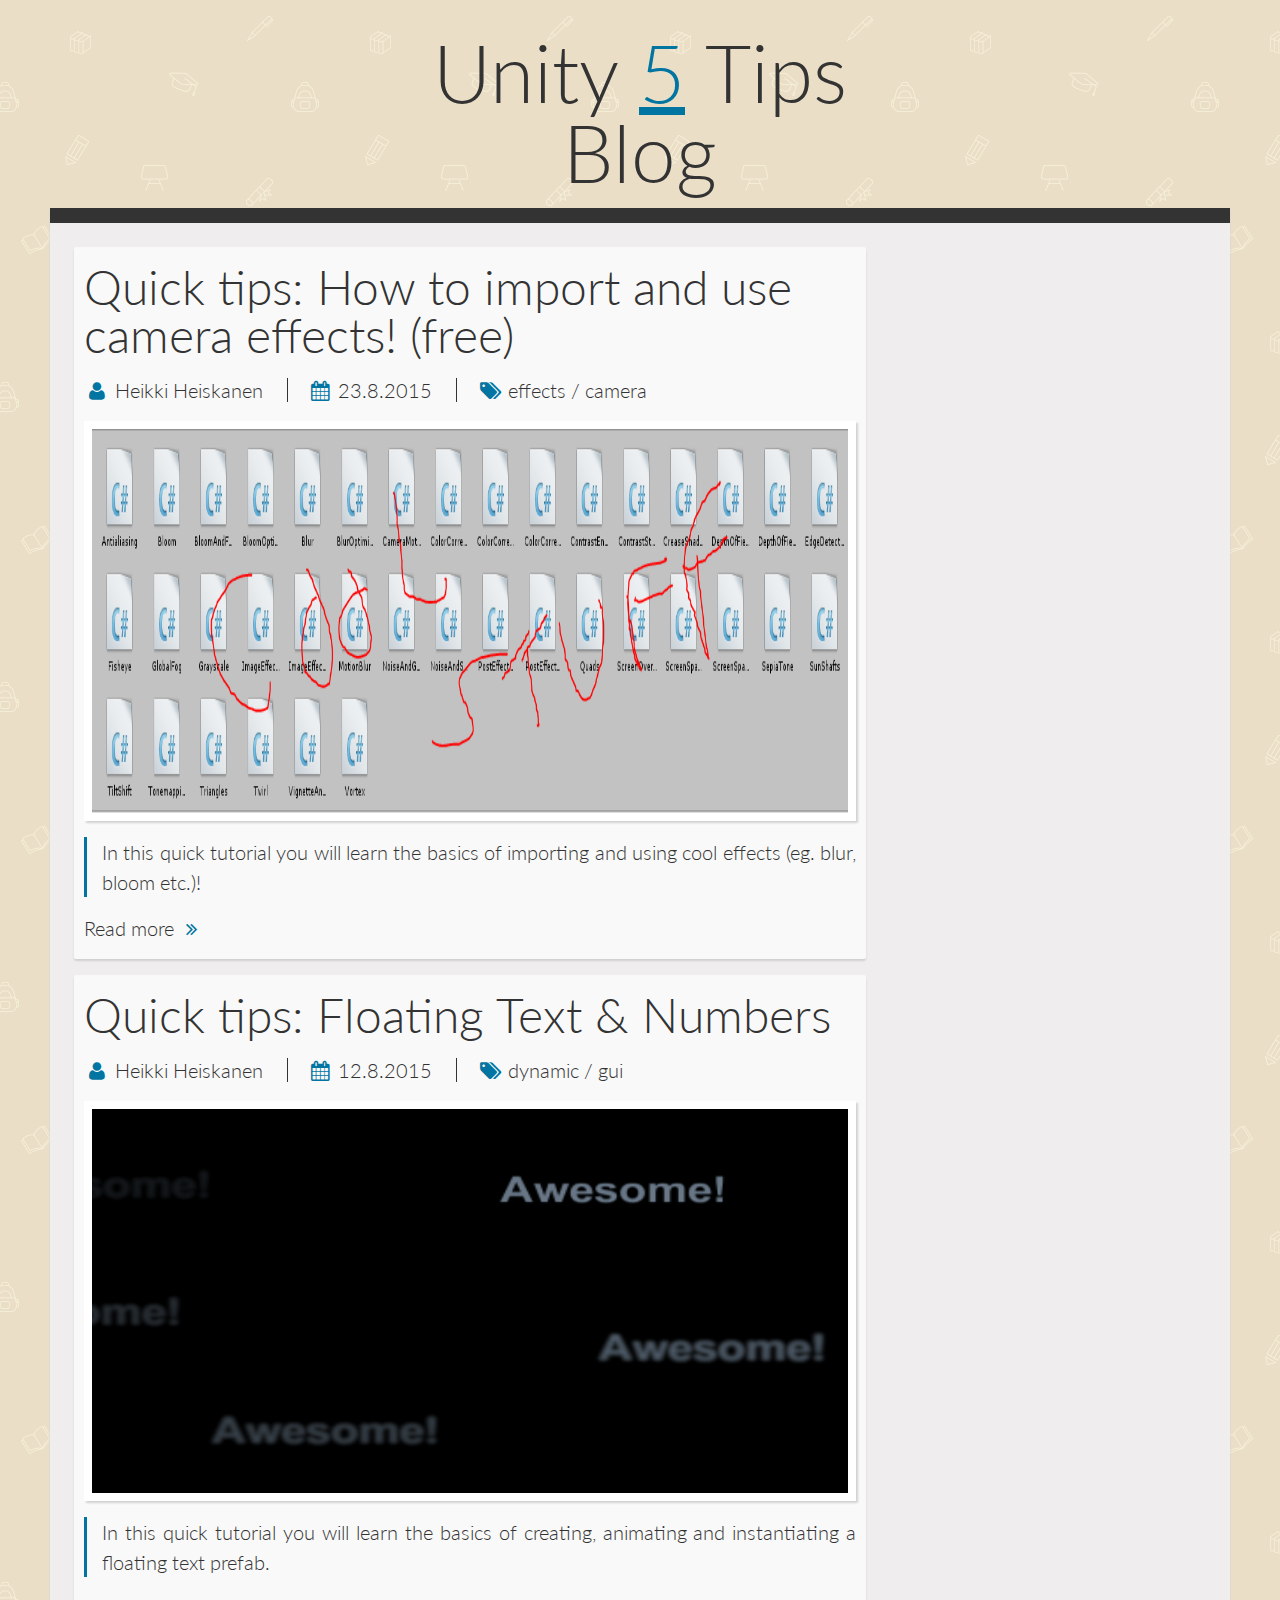
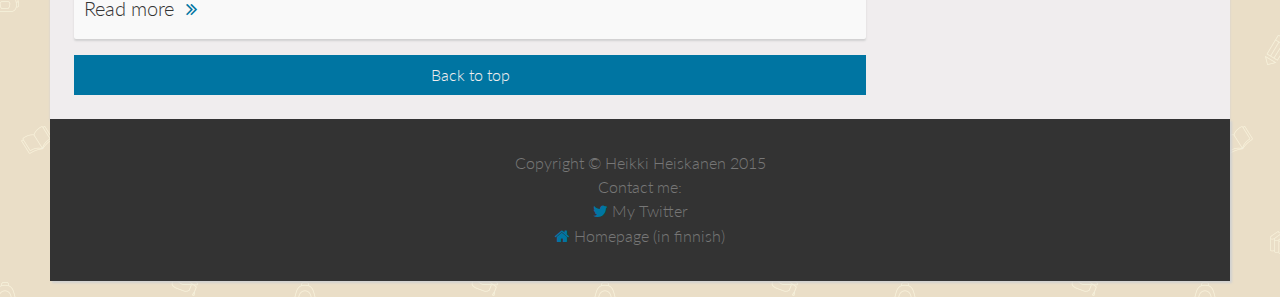
==== index.html @ fe4a5495 "as" ====
<!DOCTYPE html>
<html>
	<head>
		<meta charset='utf-8'>
		<meta http-equiv="X-UA-Compatible" content="chrome=1">
		<meta name="viewport" content="width=device-width, initial-scale=1, minimum-scale=1, maximum-scale=1"/>
		<link href='http://fonts.googleapis.com/css?family=Lato:400,300' rel='stylesheet' type='text/css'>
		<link href='http://fonts.googleapis.com/css?family=Inconsolata' rel='stylesheet' type='text/css'>
		<link rel="stylesheet" type="text/css" href="css/stylesheet.css" media="screen">
		<link rel="stylesheet" type="text/css" href="css/unsemantic.css" media="screen">
		<link rel="stylesheet" href="fa/css/font-awesome.min.css">
		<link rel="shortcut icon" type="image/png" href="images/favicon.png"/>
		<!--[if lt IE 9]>
		<script src="//html5shiv.googlecode.com/svn/trunk/html5.js"></script>
		<![endif]-->
		<title>Unity Blog and Tips</title>
	</head>
	
	<body class="background">
		<div class="grid-container container">
			<div class="grid-100 banner">
				<h1><a href="index.html">Unity <span class="blueStyle">5</span> Tips <br>Blog</a></h1>
			</div>
			
			<div class="grid-100 grid-parent main_content">
			
				<div class="grid-70 grid-parent post_display">
					<div class="grid-100 post_header">
						<h2><a href="effects.html">Quick tips: How to import and use camera effects! (free)</a></h2>
					</div>
					<div class="grid-100 post_date">
						<ul>
							<li><i class="fa fa-user fa-fw"></i> <a href="https://twitter.com/Baserfaz" target="_blank">Heikki Heiskanen</a></li>
							<li><i class="fa fa-calendar fa-fw"></i> 23.8.2015</li>
							<li><i class="fa fa-tags fa-fw"></i> effects / camera</li>
						</ul>
					</div>
					<div class="grid-100 post_image">
						<img src="images/effects/01.PNG">
					</div>
					<div class="grid-100 post_text">
						<p>In this quick tutorial you will learn the basics of importing and using cool effects (eg. blur, bloom etc.)!</p>
					</div>
					<div class="grid-100 read_more">
						<a href="effects.html">Read more <i class="fa fa-angle-double-right fa-fw"></i></a>
					</div>
				</div>
			
			
				<!-- single post display -->
				<div class="grid-70 grid-parent post_display">
					<div class="grid-100 post_header">
						<h2><a href="floattext.html">Quick tips: Floating Text &amp; Numbers</a></h2>
					</div>
					<div class="grid-100 post_date">
						<ul>
							<li><i class="fa fa-user fa-fw"></i> <a href="https://twitter.com/Baserfaz" target="_blank">Heikki Heiskanen</a></li>
							<li><i class="fa fa-calendar fa-fw"></i> 12.8.2015</li>
							<li><i class="fa fa-tags fa-fw"></i> dynamic / gui</li>
						</ul>
					</div>
					<div class="grid-100 post_image">
						<img src="images/floattext/img1.PNG">
					</div>
					<div class="grid-100 post_text">
						<p>In this quick tutorial you will learn the basics of creating, animating and instantiating a floating text prefab.</p>
					</div>
					<div class="grid-100 read_more">
						<a href="floattext.html">Read more <i class="fa fa-angle-double-right fa-fw"></i></a>
					</div>
				</div>
				
				<!-- sidebar -->
				<!-- <div class="grid-30 sidebar">
					<p>liirum laarum ooppium</p>
				</div> -->
				<!-- misc -->
				<div class="grid-70 misc_index">
					<a href="#top">Back to top</a>
				</div>
			
			</div>
			
			<!-- footer -->
			<div class="grid-100 footer">
				<p>Copyright &copy; Heikki Heiskanen 2015</p>
				<p>Contact me:</p>
				<a href="https://twitter.com/Baserfaz" target="_blank"><i class="fa fa-twitter"></i> My Twitter</a><br>
				<a href="http://t.co/0btbKLhgQF" target="_blank"><i class="fa fa-home"></i> Homepage (in finnish)</a>
				
			</div>
		
		</div>
	</body>
	
 </html>
---- css/stylesheet.css ----
/* http://meyerweb.com/eric/tools/css/reset/ 
   v2.0 | 20110126
   License: none (public domain)
*/

html, body, div, span, applet, object, iframe,
h1, h2, h3, h4, h5, h6, p, blockquote, pre,
a, abbr, acronym, address, big, cite, code,
del, dfn, em, img, ins, kbd, q, s, samp,
small, strike, strong, sub, sup, tt, var,
b, u, i, center,
dl, dt, dd, ol, ul, li,
fieldset, form, label, legend,
table, caption, tbody, tfoot, thead, tr, th, td,
article, aside, canvas, details, embed, 
figure, figcaption, footer, header, hgroup, 
menu, nav, output, ruby, section, summary,
time, mark, audio, video {
	margin: 0;
	padding: 0;
	border: 0;
	font-size: 100%;
	font: inherit;
	vertical-align: baseline;
}
/* HTML5 display-role reset for older browsers */
article, aside, details, figcaption, figure, 
footer, header, hgroup, menu, nav, section {
	display: block;
}
body {
	line-height: 1;
}
ol, ul {
	list-style: none;
}
blockquote, q {
	quotes: none;
}
blockquote:before, blockquote:after,
q:before, q:after {
	content: '';
	content: none;
}
table {
	border-collapse: collapse;
	border-spacing: 0;
}

/*my stuffs */
a, p, h1, h2, h3, h4, h5, h6, li {
	font-family: 'Lato', sans-serif;
	font-weight: 300;
}

pre {
	font-family: 'Inconsolata', ;
}

* {
	line-height: 1.5;
	box-sizing: border-box;
}

img {
	background: #fff;
	padding: 8px;
	box-shadow: 2px 2px 2px #d1d1d1;
	-webkit-box-shadow: 2px 2px 2px #d1d1d1;
	-moz-box-shadow: 2px 2px 2px #d1d1d1;
}

img:hover {
	opacity: 0.95;
}

pre {
	line-height: 1.5;
	font-size: 1em;
	margin: 1em 0;
	padding: 1em;
	overflow: auto;
	width: auto;
	color: #eee;
	background-color: #333;
}

.background {
	/* background-color: #BF9B6A; */
	background-image: url('../images/school.png');
}
.container {
	margin: 1em 0;
}

.banner {
	padding: 1em;
	text-align: center;
}

.banner h1 a {
	font-size: 5em;
	color: #333;
}

.banner h1 a:hover {
	text-decoration: underline;
}

.main_content {
	border-top: 15px solid #333;
	background-color: #F0EDEE;
	padding: 1.5em !important;
	
	box-shadow: 0px 2px 2px #d1d1d1;
	-webkit-box-shadow: 0px 2px 2px #d1d1d1;
	-moz-box-shadow: 0px 2px 2px #d1d1d1;
}

.post_display {
	background-color: #f9f9f9;
	margin-bottom: 1em;
	
	border-radius: 2px;
	-webkit-border-radius: 2px;
	-moz-border-radius: 2px;
	
	box-shadow: 0px 2px 2px #d1d1d1;
	-webkit-box-shadow: 0px 2px 2px #d1d1d1;
	-moz-box-shadow: 0px 2px 2px #d1d1d1;
}

.read_more {
	margin: 1em 0;
}

.read_more a {
	line-height: 1.5;
	font-size: 1.25em;
	color: #333;
}

.read_more a:hover {
	text-decoration: underline;
}

.post_header {
	margin: 1em 0;
}
.post_header h2 {
	text-align: left;
	font-size: 3em;
	color: #333;
	display: inline;
}
.post_header a{
	text-align: left;
	font-size: 1em;
	color: #333;
	display: inline;
}

.post_header a:hover {
	text-decoration: underline;
}

.post_image {
	margin-bottom: 1em;
}

.post_image img {
	display: block;
	margin: 0 auto;
	width: 100%;
	height: 400px;
}

.post_date {
	margin: 1em 0;
}

.post_date a {
	color: #333;
}

.post_date a:hover {
	text-decoration: underline;
}

.post_date ul {
    list-style-type: none;
    margin: 0;
    padding: 0;
}

.post_date li {
	display: inline;
	color: #333;
	font-size: 1.25em;
	line-height: 1.5;
	border-left: 1px solid #333;
	padding: 0 1em;
}

.post_date li:first-child {
	border: none;
	padding: 0;
	padding-right: 1em;
}

.post_date p {
	color: #333;
	font-size: 1.25em;
	line-height: 1.5;
}

.post_text {
	margin-bottom: 1em;
}

.post_text img {
	width: 100%;
	margin: 1em 0;
}

.post_text p {
	padding-left: 0.75em;
	border-left: 3px solid #0075A2;
	color: #333;
	line-height: 1.5;
	font-size: 1.25em;
	text-align: justify;
	width: 100%;
}

.post_text h3 {
	line-height: 1.5;
	margin: 0.5em 0;
	font-size: 1.75em;
	color: #333;
}

.sidebar {
	margin-bottom: 1em;
}

.sidebar p {
	border-top: 15px solid #333; 
	background-color: #DDE9F6;
	font-size: 1em;
	line-height: 1.5;
	text-align: justify;
	padding: 8px;
	
	border-radius: 2px;
	-webkit-border-radius: 2px;
	-moz-border-radius: 2px;
	box-shadow: 2px 2px 2px #d1d1d1;
	-webkit-box-shadow: 2px 2px 2px #d1d1d1;
	-moz-box-shadow: 2px 2px 2px #d1d1d1;
}

.sidebar a {
	color: #333;
	text-decoration: none;
}

.sidebar a:hover {
	opacity: 0.5;
	text-decoration: underline;
}

.misc_index {
	padding: 0 !important;
}

.misc_index a {
	padding: 0.5em; 
	margin: 0 auto;
	display: block;
	background-color: #0075A2;
	text-align: center;
	line-height: 1.5;
	font-size: 1em;
	text-decoration: none;
	color: #F0EDEE;
}

.misc_index a:hover {
	box-shadow: 3px 3px 0 #ccc;
	opacity: 0.95;
}

.misc a {
	padding: 0.5em; 
	margin: 0 auto;
	display: block;
	background-color: #0075A2;
	text-align: center;
	line-height: 1.5;
	font-size: 1em;
	text-decoration: none;
	color: #F0EDEE;
}

.misc a:hover {
	box-shadow: 3px 3px 0 #ccc;
	opacity: 0.95;
}

.footer {
	box-shadow: 2px 2px 2px #d1d1d1;
	-webkit-box-shadow: 2px 2px 2px #d1d1d1;
	-moz-box-shadow: 2px 2px 2px #d1d1d1;
	
	line-height: 1.5;
	padding: 2em !important;
	text-align: center;
	background-color: #333;
}

.footer p, a {
	color: #777;
	text-decoration: none;
}

.footer a:hover {
	color: #F0EDEE;
	text-decoration: underline;
}

/* COOL STUFF RIGHTY HERE! */
.blueStyle {
	text-decoration: underline;
	color: #0075A2;
}

.fa {
	color: #0075A2;
}

/*HR STYLEZ */
.style_1 {
	background-color: #0075A2;
	opacity: 0.2;
	border: none;
	height: 5px;
}
.style_2 {
	background-color: #333;
	border: none;
	height: 5px; 
	opacity: 0.1;
	margin: 1em 0;
}

/* OTHER COOL STUFFZ */
::selection {
	background: #252323;
	color: #F5F1ED;
}
::-moz-selection {
	background: #252323;
	color: #F5F1ED;
}
---- css/unsemantic.css ----
/* ================================================================== */
/* This file has a mobile-to-tablet, and tablet-to-desktop breakpoint */
/* ================================================================== */
@media screen and (max-width: 400px) {
  @-ms-viewport {
    width: 320px;
}
}
.clear {
  clear: both;
  display: block;
  overflow: hidden;
  visibility: hidden;
  width: 0;
  height: 0;
}

.grid-container:before, .grid-5:before, .mobile-grid-5:before, .tablet-grid-5:before, .grid-10:before, .mobile-grid-10:before, .tablet-grid-10:before, .grid-15:before, .mobile-grid-15:before, .tablet-grid-15:before, .grid-20:before, .mobile-grid-20:before, .tablet-grid-20:before, .grid-25:before, .mobile-grid-25:before, .tablet-grid-25:before, .grid-30:before, .mobile-grid-30:before, .tablet-grid-30:before, .grid-35:before, .mobile-grid-35:before, .tablet-grid-35:before, .grid-40:before, .mobile-grid-40:before, .tablet-grid-40:before, .grid-45:before, .mobile-grid-45:before, .tablet-grid-45:before, .grid-50:before, .mobile-grid-50:before, .tablet-grid-50:before, .grid-55:before, .mobile-grid-55:before, .tablet-grid-55:before, .grid-60:before, .mobile-grid-60:before, .tablet-grid-60:before, .grid-65:before, .mobile-grid-65:before, .tablet-grid-65:before, .grid-70:before, .mobile-grid-70:before, .tablet-grid-70:before, .grid-75:before, .mobile-grid-75:before, .tablet-grid-75:before, .grid-80:before, .mobile-grid-80:before, .tablet-grid-80:before, .grid-85:before, .mobile-grid-85:before, .tablet-grid-85:before, .grid-90:before, .mobile-grid-90:before, .tablet-grid-90:before, .grid-95:before, .mobile-grid-95:before, .tablet-grid-95:before, .grid-100:before, .mobile-grid-100:before, .tablet-grid-100:before, .grid-33:before, .mobile-grid-33:before, .tablet-grid-33:before, .grid-66:before, .mobile-grid-66:before, .tablet-grid-66:before, .clearfix:before,
.grid-container:after,
.grid-5:after,
.mobile-grid-5:after,
.tablet-grid-5:after,
.grid-10:after,
.mobile-grid-10:after,
.tablet-grid-10:after,
.grid-15:after,
.mobile-grid-15:after,
.tablet-grid-15:after,
.grid-20:after,
.mobile-grid-20:after,
.tablet-grid-20:after,
.grid-25:after,
.mobile-grid-25:after,
.tablet-grid-25:after,
.grid-30:after,
.mobile-grid-30:after,
.tablet-grid-30:after,
.grid-35:after,
.mobile-grid-35:after,
.tablet-grid-35:after,
.grid-40:after,
.mobile-grid-40:after,
.tablet-grid-40:after,
.grid-45:after,
.mobile-grid-45:after,
.tablet-grid-45:after,
.grid-50:after,
.mobile-grid-50:after,
.tablet-grid-50:after,
.grid-55:after,
.mobile-grid-55:after,
.tablet-grid-55:after,
.grid-60:after,
.mobile-grid-60:after,
.tablet-grid-60:after,
.grid-65:after,
.mobile-grid-65:after,
.tablet-grid-65:after,
.grid-70:after,
.mobile-grid-70:after,
.tablet-grid-70:after,
.grid-75:after,
.mobile-grid-75:after,
.tablet-grid-75:after,
.grid-80:after,
.mobile-grid-80:after,
.tablet-grid-80:after,
.grid-85:after,
.mobile-grid-85:after,
.tablet-grid-85:after,
.grid-90:after,
.mobile-grid-90:after,
.tablet-grid-90:after,
.grid-95:after,
.mobile-grid-95:after,
.tablet-grid-95:after,
.grid-100:after,
.mobile-grid-100:after,
.tablet-grid-100:after,
.grid-33:after,
.mobile-grid-33:after,
.tablet-grid-33:after,
.grid-66:after,
.mobile-grid-66:after,
.tablet-grid-66:after,
.clearfix:after {
  content: ".";
  display: block;
  overflow: hidden;
  visibility: hidden;
  font-size: 0;
  line-height: 0;
  width: 0;
  height: 0;
}

.grid-container:after, .grid-5:after, .mobile-grid-5:after, .tablet-grid-5:after, .grid-10:after, .mobile-grid-10:after, .tablet-grid-10:after, .grid-15:after, .mobile-grid-15:after, .tablet-grid-15:after, .grid-20:after, .mobile-grid-20:after, .tablet-grid-20:after, .grid-25:after, .mobile-grid-25:after, .tablet-grid-25:after, .grid-30:after, .mobile-grid-30:after, .tablet-grid-30:after, .grid-35:after, .mobile-grid-35:after, .tablet-grid-35:after, .grid-40:after, .mobile-grid-40:after, .tablet-grid-40:after, .grid-45:after, .mobile-grid-45:after, .tablet-grid-45:after, .grid-50:after, .mobile-grid-50:after, .tablet-grid-50:after, .grid-55:after, .mobile-grid-55:after, .tablet-grid-55:after, .grid-60:after, .mobile-grid-60:after, .tablet-grid-60:after, .grid-65:after, .mobile-grid-65:after, .tablet-grid-65:after, .grid-70:after, .mobile-grid-70:after, .tablet-grid-70:after, .grid-75:after, .mobile-grid-75:after, .tablet-grid-75:after, .grid-80:after, .mobile-grid-80:after, .tablet-grid-80:after, .grid-85:after, .mobile-grid-85:after, .tablet-grid-85:after, .grid-90:after, .mobile-grid-90:after, .tablet-grid-90:after, .grid-95:after, .mobile-grid-95:after, .tablet-grid-95:after, .grid-100:after, .mobile-grid-100:after, .tablet-grid-100:after, .grid-33:after, .mobile-grid-33:after, .tablet-grid-33:after, .grid-66:after, .mobile-grid-66:after, .tablet-grid-66:after, .clearfix:after {
  clear: both;
}

.grid-container, .grid-5, .mobile-grid-5, .tablet-grid-5, .grid-10, .mobile-grid-10, .tablet-grid-10, .grid-15, .mobile-grid-15, .tablet-grid-15, .grid-20, .mobile-grid-20, .tablet-grid-20, .grid-25, .mobile-grid-25, .tablet-grid-25, .grid-30, .mobile-grid-30, .tablet-grid-30, .grid-35, .mobile-grid-35, .tablet-grid-35, .grid-40, .mobile-grid-40, .tablet-grid-40, .grid-45, .mobile-grid-45, .tablet-grid-45, .grid-50, .mobile-grid-50, .tablet-grid-50, .grid-55, .mobile-grid-55, .tablet-grid-55, .grid-60, .mobile-grid-60, .tablet-grid-60, .grid-65, .mobile-grid-65, .tablet-grid-65, .grid-70, .mobile-grid-70, .tablet-grid-70, .grid-75, .mobile-grid-75, .tablet-grid-75, .grid-80, .mobile-grid-80, .tablet-grid-80, .grid-85, .mobile-grid-85, .tablet-grid-85, .grid-90, .mobile-grid-90, .tablet-grid-90, .grid-95, .mobile-grid-95, .tablet-grid-95, .grid-100, .mobile-grid-100, .tablet-grid-100, .grid-33, .mobile-grid-33, .tablet-grid-33, .grid-66, .mobile-grid-66, .tablet-grid-66, .clearfix {
  /* <IE7> */
  *zoom: 1;
  /* </IE7> */
}

.grid-container {
  margin-left: auto;
  margin-right: auto;
  max-width: 1200px;
  padding-left: 10px;
  padding-right: 10px;
}

.grid-5, .mobile-grid-5, .tablet-grid-5, .grid-10, .mobile-grid-10, .tablet-grid-10, .grid-15, .mobile-grid-15, .tablet-grid-15, .grid-20, .mobile-grid-20, .tablet-grid-20, .grid-25, .mobile-grid-25, .tablet-grid-25, .grid-30, .mobile-grid-30, .tablet-grid-30, .grid-35, .mobile-grid-35, .tablet-grid-35, .grid-40, .mobile-grid-40, .tablet-grid-40, .grid-45, .mobile-grid-45, .tablet-grid-45, .grid-50, .mobile-grid-50, .tablet-grid-50, .grid-55, .mobile-grid-55, .tablet-grid-55, .grid-60, .mobile-grid-60, .tablet-grid-60, .grid-65, .mobile-grid-65, .tablet-grid-65, .grid-70, .mobile-grid-70, .tablet-grid-70, .grid-75, .mobile-grid-75, .tablet-grid-75, .grid-80, .mobile-grid-80, .tablet-grid-80, .grid-85, .mobile-grid-85, .tablet-grid-85, .grid-90, .mobile-grid-90, .tablet-grid-90, .grid-95, .mobile-grid-95, .tablet-grid-95, .grid-100, .mobile-grid-100, .tablet-grid-100, .grid-33, .mobile-grid-33, .tablet-grid-33, .grid-66, .mobile-grid-66, .tablet-grid-66 {
  -moz-box-sizing: border-box;
  -webkit-box-sizing: border-box;
  box-sizing: border-box;
  padding-left: 10px;
  padding-right: 10px;
  /* <IE7> */
  *padding-left: 0;
  *padding-right: 0;
  /* </IE7> */
}
.grid-5 > *, .mobile-grid-5 > *, .tablet-grid-5 > *, .grid-10 > *, .mobile-grid-10 > *, .tablet-grid-10 > *, .grid-15 > *, .mobile-grid-15 > *, .tablet-grid-15 > *, .grid-20 > *, .mobile-grid-20 > *, .tablet-grid-20 > *, .grid-25 > *, .mobile-grid-25 > *, .tablet-grid-25 > *, .grid-30 > *, .mobile-grid-30 > *, .tablet-grid-30 > *, .grid-35 > *, .mobile-grid-35 > *, .tablet-grid-35 > *, .grid-40 > *, .mobile-grid-40 > *, .tablet-grid-40 > *, .grid-45 > *, .mobile-grid-45 > *, .tablet-grid-45 > *, .grid-50 > *, .mobile-grid-50 > *, .tablet-grid-50 > *, .grid-55 > *, .mobile-grid-55 > *, .tablet-grid-55 > *, .grid-60 > *, .mobile-grid-60 > *, .tablet-grid-60 > *, .grid-65 > *, .mobile-grid-65 > *, .tablet-grid-65 > *, .grid-70 > *, .mobile-grid-70 > *, .tablet-grid-70 > *, .grid-75 > *, .mobile-grid-75 > *, .tablet-grid-75 > *, .grid-80 > *, .mobile-grid-80 > *, .tablet-grid-80 > *, .grid-85 > *, .mobile-grid-85 > *, .tablet-grid-85 > *, .grid-90 > *, .mobile-grid-90 > *, .tablet-grid-90 > *, .grid-95 > *, .mobile-grid-95 > *, .tablet-grid-95 > *, .grid-100 > *, .mobile-grid-100 > *, .tablet-grid-100 > *, .grid-33 > *, .mobile-grid-33 > *, .tablet-grid-33 > *, .grid-66 > *, .mobile-grid-66 > *, .tablet-grid-66 > * {
  /* <IE7> */
  *margin-left: expression((!this.className.match(/grid-[1-9]/) && this.currentStyle.display === "block" && this.currentStyle.width === "auto") && "10px");
  *margin-right: expression((!this.className.match(/grid-[1-9]/) && this.currentStyle.display === "block" && this.currentStyle.width === "auto") && "10px");
  /* </IE7> */
}

.grid-parent {
  padding-left: 0;
  padding-right: 0;
}

@media screen and (max-width: 767px) {
  .mobile-push-5, .mobile-pull-5, .mobile-push-10, .mobile-pull-10, .mobile-push-15, .mobile-pull-15, .mobile-push-20, .mobile-pull-20, .mobile-push-25, .mobile-pull-25, .mobile-push-30, .mobile-pull-30, .mobile-push-35, .mobile-pull-35, .mobile-push-40, .mobile-pull-40, .mobile-push-45, .mobile-pull-45, .mobile-push-50, .mobile-pull-50, .mobile-push-55, .mobile-pull-55, .mobile-push-60, .mobile-pull-60, .mobile-push-65, .mobile-pull-65, .mobile-push-70, .mobile-pull-70, .mobile-push-75, .mobile-pull-75, .mobile-push-80, .mobile-pull-80, .mobile-push-85, .mobile-pull-85, .mobile-push-90, .mobile-pull-90, .mobile-push-95, .mobile-pull-95, .mobile-push-33, .mobile-pull-33, .mobile-push-66, .mobile-pull-66 {
    position: relative;
  }

  .hide-on-mobile {
    display: none !important;
  }

  .mobile-grid-5 {
    float: left;
    width: 5%;
    /* <IE7> */
    *width: expression(Math.floor(0.05 * (this.parentNode.offsetWidth - parseFloat(this.parentNode.currentStyle.paddingLeft) - parseFloat(this.parentNode.currentStyle.paddingRight))) + "px");
    /* </IE7> */
  }

  .mobile-prefix-5 {
    margin-left: 5%;
  }

  .mobile-suffix-5 {
    margin-right: 5%;
  }

  .mobile-push-5 {
    left: 5%;
    /* <IE7> */
    *left: expression(Math.floor(0.05 * (this.parentNode.offsetWidth - parseFloat(this.parentNode.currentStyle.paddingLeft) - parseFloat(this.parentNode.currentStyle.paddingRight))) + "px");
    /* </IE7> */
  }

  .mobile-pull-5 {
    left: -5%;
    /* <IE7> */
    *left: expression(Math.floor(-0.05 * (this.parentNode.offsetWidth - parseFloat(this.parentNode.currentStyle.paddingLeft) - parseFloat(this.parentNode.currentStyle.paddingRight))) + "px");
    /* </IE7> */
  }

  .mobile-grid-10 {
    float: left;
    width: 10%;
    /* <IE7> */
    *width: expression(Math.floor(0.1 * (this.parentNode.offsetWidth - parseFloat(this.parentNode.currentStyle.paddingLeft) - parseFloat(this.parentNode.currentStyle.paddingRight))) + "px");
    /* </IE7> */
  }

  .mobile-prefix-10 {
    margin-left: 10%;
  }

  .mobile-suffix-10 {
    margin-right: 10%;
  }

  .mobile-push-10 {
    left: 10%;
    /* <IE7> */
    *left: expression(Math.floor(0.1 * (this.parentNode.offsetWidth - parseFloat(this.parentNode.currentStyle.paddingLeft) - parseFloat(this.parentNode.currentStyle.paddingRight))) + "px");
    /* </IE7> */
  }

  .mobile-pull-10 {
    left: -10%;
    /* <IE7> */
    *left: expression(Math.floor(-0.1 * (this.parentNode.offsetWidth - parseFloat(this.parentNode.currentStyle.paddingLeft) - parseFloat(this.parentNode.currentStyle.paddingRight))) + "px");
    /* </IE7> */
  }

  .mobile-grid-15 {
    float: left;
    width: 15%;
    /* <IE7> */
    *width: expression(Math.floor(0.15 * (this.parentNode.offsetWidth - parseFloat(this.parentNode.currentStyle.paddingLeft) - parseFloat(this.parentNode.currentStyle.paddingRight))) + "px");
    /* </IE7> */
  }

  .mobile-prefix-15 {
    margin-left: 15%;
  }

  .mobile-suffix-15 {
    margin-right: 15%;
  }

  .mobile-push-15 {
    left: 15%;
    /* <IE7> */
    *left: expression(Math.floor(0.15 * (this.parentNode.offsetWidth - parseFloat(this.parentNode.currentStyle.paddingLeft) - parseFloat(this.parentNode.currentStyle.paddingRight))) + "px");
    /* </IE7> */
  }

  .mobile-pull-15 {
    left: -15%;
    /* <IE7> */
    *left: expression(Math.floor(-0.15 * (this.parentNode.offsetWidth - parseFloat(this.parentNode.currentStyle.paddingLeft) - parseFloat(this.parentNode.currentStyle.paddingRight))) + "px");
    /* </IE7> */
  }

  .mobile-grid-20 {
    float: left;
    width: 20%;
    /* <IE7> */
    *width: expression(Math.floor(0.2 * (this.parentNode.offsetWidth - parseFloat(this.parentNode.currentStyle.paddingLeft) - parseFloat(this.parentNode.currentStyle.paddingRight))) + "px");
    /* </IE7> */
  }

  .mobile-prefix-20 {
    margin-left: 20%;
  }

  .mobile-suffix-20 {
    margin-right: 20%;
  }

  .mobile-push-20 {
    left: 20%;
    /* <IE7> */
    *left: expression(Math.floor(0.2 * (this.parentNode.offsetWidth - parseFloat(this.parentNode.currentStyle.paddingLeft) - parseFloat(this.parentNode.currentStyle.paddingRight))) + "px");
    /* </IE7> */
  }

  .mobile-pull-20 {
    left: -20%;
    /* <IE7> */
    *left: expression(Math.floor(-0.2 * (this.parentNode.offsetWidth - parseFloat(this.parentNode.currentStyle.paddingLeft) - parseFloat(this.parentNode.currentStyle.paddingRight))) + "px");
    /* </IE7> */
  }

  .mobile-grid-25 {
    float: left;
    width: 25%;
    /* <IE7> */
    *width: expression(Math.floor(0.25 * (this.parentNode.offsetWidth - parseFloat(this.parentNode.currentStyle.paddingLeft) - parseFloat(this.parentNode.currentStyle.paddingRight))) + "px");
    /* </IE7> */
  }

  .mobile-prefix-25 {
    margin-left: 25%;
  }

  .mobile-suffix-25 {
    margin-right: 25%;
  }

  .mobile-push-25 {
    left: 25%;
    /* <IE7> */
    *left: expression(Math.floor(0.25 * (this.parentNode.offsetWidth - parseFloat(this.parentNode.currentStyle.paddingLeft) - parseFloat(this.parentNode.currentStyle.paddingRight))) + "px");
    /* </IE7> */
  }

  .mobile-pull-25 {
    left: -25%;
    /* <IE7> */
    *left: expression(Math.floor(-0.25 * (this.parentNode.offsetWidth - parseFloat(this.parentNode.currentStyle.paddingLeft) - parseFloat(this.parentNode.currentStyle.paddingRight))) + "px");
    /* </IE7> */
  }

  .mobile-grid-30 {
    float: left;
    width: 30%;
    /* <IE7> */
    *width: expression(Math.floor(0.3 * (this.parentNode.offsetWidth - parseFloat(this.parentNode.currentStyle.paddingLeft) - parseFloat(this.parentNode.currentStyle.paddingRight))) + "px");
    /* </IE7> */
  }

  .mobile-prefix-30 {
    margin-left: 30%;
  }

  .mobile-suffix-30 {
    margin-right: 30%;
  }

  .mobile-push-30 {
    left: 30%;
    /* <IE7> */
    *left: expression(Math.floor(0.3 * (this.parentNode.offsetWidth - parseFloat(this.parentNode.currentStyle.paddingLeft) - parseFloat(this.parentNode.currentStyle.paddingRight))) + "px");
    /* </IE7> */
  }

  .mobile-pull-30 {
    left: -30%;
    /* <IE7> */
    *left: expression(Math.floor(-0.3 * (this.parentNode.offsetWidth - parseFloat(this.parentNode.currentStyle.paddingLeft) - parseFloat(this.parentNode.currentStyle.paddingRight))) + "px");
    /* </IE7> */
  }

  .mobile-grid-35 {
    float: left;
    width: 35%;
    /* <IE7> */
    *width: expression(Math.floor(0.35 * (this.parentNode.offsetWidth - parseFloat(this.parentNode.currentStyle.paddingLeft) - parseFloat(this.parentNode.currentStyle.paddingRight))) + "px");
    /* </IE7> */
  }

  .mobile-prefix-35 {
    margin-left: 35%;
  }

  .mobile-suffix-35 {
    margin-right: 35%;
  }

  .mobile-push-35 {
    left: 35%;
    /* <IE7> */
    *left: expression(Math.floor(0.35 * (this.parentNode.offsetWidth - parseFloat(this.parentNode.currentStyle.paddingLeft) - parseFloat(this.parentNode.currentStyle.paddingRight))) + "px");
    /* </IE7> */
  }

  .mobile-pull-35 {
    left: -35%;
    /* <IE7> */
    *left: expression(Math.floor(-0.35 * (this.parentNode.offsetWidth - parseFloat(this.parentNode.currentStyle.paddingLeft) - parseFloat(this.parentNode.currentStyle.paddingRight))) + "px");
    /* </IE7> */
  }

  .mobile-grid-40 {
    float: left;
    width: 40%;
    /* <IE7> */
    *width: expression(Math.floor(0.4 * (this.parentNode.offsetWidth - parseFloat(this.parentNode.currentStyle.paddingLeft) - parseFloat(this.parentNode.currentStyle.paddingRight))) + "px");
    /* </IE7> */
  }

  .mobile-prefix-40 {
    margin-left: 40%;
  }

  .mobile-suffix-40 {
    margin-right: 40%;
  }

  .mobile-push-40 {
    left: 40%;
    /* <IE7> */
    *left: expression(Math.floor(0.4 * (this.parentNode.offsetWidth - parseFloat(this.parentNode.currentStyle.paddingLeft) - parseFloat(this.parentNode.currentStyle.paddingRight))) + "px");
    /* </IE7> */
  }

  .mobile-pull-40 {
    left: -40%;
    /* <IE7> */
    *left: expression(Math.floor(-0.4 * (this.parentNode.offsetWidth - parseFloat(this.parentNode.currentStyle.paddingLeft) - parseFloat(this.parentNode.currentStyle.paddingRight))) + "px");
    /* </IE7> */
  }

  .mobile-grid-45 {
    float: left;
    width: 45%;
    /* <IE7> */
    *width: expression(Math.floor(0.45 * (this.parentNode.offsetWidth - parseFloat(this.parentNode.currentStyle.paddingLeft) - parseFloat(this.parentNode.currentStyle.paddingRight))) + "px");
    /* </IE7> */
  }

  .mobile-prefix-45 {
    margin-left: 45%;
  }

  .mobile-suffix-45 {
    margin-right: 45%;
  }

  .mobile-push-45 {
    left: 45%;
    /* <IE7> */
    *left: expression(Math.floor(0.45 * (this.parentNode.offsetWidth - parseFloat(this.parentNode.currentStyle.paddingLeft) - parseFloat(this.parentNode.currentStyle.paddingRight))) + "px");
    /* </IE7> */
  }

  .mobile-pull-45 {
    left: -45%;
    /* <IE7> */
    *left: expression(Math.floor(-0.45 * (this.parentNode.offsetWidth - parseFloat(this.parentNode.currentStyle.paddingLeft) - parseFloat(this.parentNode.currentStyle.paddingRight))) + "px");
    /* </IE7> */
  }

  .mobile-grid-50 {
    float: left;
    width: 50%;
    /* <IE7> */
    *width: expression(Math.floor(0.5 * (this.parentNode.offsetWidth - parseFloat(this.parentNode.currentStyle.paddingLeft) - parseFloat(this.parentNode.currentStyle.paddingRight))) + "px");
    /* </IE7> */
  }

  .mobile-prefix-50 {
    margin-left: 50%;
  }

  .mobile-suffix-50 {
    margin-right: 50%;
  }

  .mobile-push-50 {
    left: 50%;
    /* <IE7> */
    *left: expression(Math.floor(0.5 * (this.parentNode.offsetWidth - parseFloat(this.parentNode.currentStyle.paddingLeft) - parseFloat(this.parentNode.currentStyle.paddingRight))) + "px");
    /* </IE7> */
  }

  .mobile-pull-50 {
    left: -50%;
    /* <IE7> */
    *left: expression(Math.floor(-0.5 * (this.parentNode.offsetWidth - parseFloat(this.parentNode.currentStyle.paddingLeft) - parseFloat(this.parentNode.currentStyle.paddingRight))) + "px");
    /* </IE7> */
  }

  .mobile-grid-55 {
    float: left;
    width: 55%;
    /* <IE7> */
    *width: expression(Math.floor(0.55 * (this.parentNode.offsetWidth - parseFloat(this.parentNode.currentStyle.paddingLeft) - parseFloat(this.parentNode.currentStyle.paddingRight))) + "px");
    /* </IE7> */
  }

  .mobile-prefix-55 {
    margin-left: 55%;
  }

  .mobile-suffix-55 {
    margin-right: 55%;
  }

  .mobile-push-55 {
    left: 55%;
    /* <IE7> */
    *left: expression(Math.floor(0.55 * (this.parentNode.offsetWidth - parseFloat(this.parentNode.currentStyle.paddingLeft) - parseFloat(this.parentNode.currentStyle.paddingRight))) + "px");
    /* </IE7> */
  }

  .mobile-pull-55 {
    left: -55%;
    /* <IE7> */
    *left: expression(Math.floor(-0.55 * (this.parentNode.offsetWidth - parseFloat(this.parentNode.currentStyle.paddingLeft) - parseFloat(this.parentNode.currentStyle.paddingRight))) + "px");
    /* </IE7> */
  }

  .mobile-grid-60 {
    float: left;
    width: 60%;
    /* <IE7> */
    *width: expression(Math.floor(0.6 * (this.parentNode.offsetWidth - parseFloat(this.parentNode.currentStyle.paddingLeft) - parseFloat(this.parentNode.currentStyle.paddingRight))) + "px");
    /* </IE7> */
  }

  .mobile-prefix-60 {
    margin-left: 60%;
  }

  .mobile-suffix-60 {
    margin-right: 60%;
  }

  .mobile-push-60 {
    left: 60%;
    /* <IE7> */
    *left: expression(Math.floor(0.6 * (this.parentNode.offsetWidth - parseFloat(this.parentNode.currentStyle.paddingLeft) - parseFloat(this.parentNode.currentStyle.paddingRight))) + "px");
    /* </IE7> */
  }

  .mobile-pull-60 {
    left: -60%;
    /* <IE7> */
    *left: expression(Math.floor(-0.6 * (this.parentNode.offsetWidth - parseFloat(this.parentNode.currentStyle.paddingLeft) - parseFloat(this.parentNode.currentStyle.paddingRight))) + "px");
    /* </IE7> */
  }

  .mobile-grid-65 {
    float: left;
    width: 65%;
    /* <IE7> */
    *width: expression(Math.floor(0.65 * (this.parentNode.offsetWidth - parseFloat(this.parentNode.currentStyle.paddingLeft) - parseFloat(this.parentNode.currentStyle.paddingRight))) + "px");
    /* </IE7> */
  }

  .mobile-prefix-65 {
    margin-left: 65%;
  }

  .mobile-suffix-65 {
    margin-right: 65%;
  }

  .mobile-push-65 {
    left: 65%;
    /* <IE7> */
    *left: expression(Math.floor(0.65 * (this.parentNode.offsetWidth - parseFloat(this.parentNode.currentStyle.paddingLeft) - parseFloat(this.parentNode.currentStyle.paddingRight))) + "px");
    /* </IE7> */
  }

  .mobile-pull-65 {
    left: -65%;
    /* <IE7> */
    *left: expression(Math.floor(-0.65 * (this.parentNode.offsetWidth - parseFloat(this.parentNode.currentStyle.paddingLeft) - parseFloat(this.parentNode.currentStyle.paddingRight))) + "px");
    /* </IE7> */
  }

  .mobile-grid-70 {
    float: left;
    width: 70%;
    /* <IE7> */
    *width: expression(Math.floor(0.7 * (this.parentNode.offsetWidth - parseFloat(this.parentNode.currentStyle.paddingLeft) - parseFloat(this.parentNode.currentStyle.paddingRight))) + "px");
    /* </IE7> */
  }

  .mobile-prefix-70 {
    margin-left: 70%;
  }

  .mobile-suffix-70 {
    margin-right: 70%;
  }

  .mobile-push-70 {
    left: 70%;
    /* <IE7> */
    *left: expression(Math.floor(0.7 * (this.parentNode.offsetWidth - parseFloat(this.parentNode.currentStyle.paddingLeft) - parseFloat(this.parentNode.currentStyle.paddingRight))) + "px");
    /* </IE7> */
  }

  .mobile-pull-70 {
    left: -70%;
    /* <IE7> */
    *left: expression(Math.floor(-0.7 * (this.parentNode.offsetWidth - parseFloat(this.parentNode.currentStyle.paddingLeft) - parseFloat(this.parentNode.currentStyle.paddingRight))) + "px");
    /* </IE7> */
  }

  .mobile-grid-75 {
    float: left;
    width: 75%;
    /* <IE7> */
    *width: expression(Math.floor(0.75 * (this.parentNode.offsetWidth - parseFloat(this.parentNode.currentStyle.paddingLeft) - parseFloat(this.parentNode.currentStyle.paddingRight))) + "px");
    /* </IE7> */
  }

  .mobile-prefix-75 {
    margin-left: 75%;
  }

  .mobile-suffix-75 {
    margin-right: 75%;
  }

  .mobile-push-75 {
    left: 75%;
    /* <IE7> */
    *left: expression(Math.floor(0.75 * (this.parentNode.offsetWidth - parseFloat(this.parentNode.currentStyle.paddingLeft) - parseFloat(this.parentNode.currentStyle.paddingRight))) + "px");
    /* </IE7> */
  }

  .mobile-pull-75 {
    left: -75%;
    /* <IE7> */
    *left: expression(Math.floor(-0.75 * (this.parentNode.offsetWidth - parseFloat(this.parentNode.currentStyle.paddingLeft) - parseFloat(this.parentNode.currentStyle.paddingRight))) + "px");
    /* </IE7> */
  }

  .mobile-grid-80 {
    float: left;
    width: 80%;
    /* <IE7> */
    *width: expression(Math.floor(0.8 * (this.parentNode.offsetWidth - parseFloat(this.parentNode.currentStyle.paddingLeft) - parseFloat(this.parentNode.currentStyle.paddingRight))) + "px");
    /* </IE7> */
  }

  .mobile-prefix-80 {
    margin-left: 80%;
  }

  .mobile-suffix-80 {
    margin-right: 80%;
  }

  .mobile-push-80 {
    left: 80%;
    /* <IE7> */
    *left: expression(Math.floor(0.8 * (this.parentNode.offsetWidth - parseFloat(this.parentNode.currentStyle.paddingLeft) - parseFloat(this.parentNode.currentStyle.paddingRight))) + "px");
    /* </IE7> */
  }

  .mobile-pull-80 {
    left: -80%;
    /* <IE7> */
    *left: expression(Math.floor(-0.8 * (this.parentNode.offsetWidth - parseFloat(this.parentNode.currentStyle.paddingLeft) - parseFloat(this.parentNode.currentStyle.paddingRight))) + "px");
    /* </IE7> */
  }

  .mobile-grid-85 {
    float: left;
    width: 85%;
    /* <IE7> */
    *width: expression(Math.floor(0.85 * (this.parentNode.offsetWidth - parseFloat(this.parentNode.currentStyle.paddingLeft) - parseFloat(this.parentNode.currentStyle.paddingRight))) + "px");
    /* </IE7> */
  }

  .mobile-prefix-85 {
    margin-left: 85%;
  }

  .mobile-suffix-85 {
    margin-right: 85%;
  }

  .mobile-push-85 {
    left: 85%;
    /* <IE7> */
    *left: expression(Math.floor(0.85 * (this.parentNode.offsetWidth - parseFloat(this.parentNode.currentStyle.paddingLeft) - parseFloat(this.parentNode.currentStyle.paddingRight))) + "px");
    /* </IE7> */
  }

  .mobile-pull-85 {
    left: -85%;
    /* <IE7> */
    *left: expression(Math.floor(-0.85 * (this.parentNode.offsetWidth - parseFloat(this.parentNode.currentStyle.paddingLeft) - parseFloat(this.parentNode.currentStyle.paddingRight))) + "px");
    /* </IE7> */
  }

  .mobile-grid-90 {
    float: left;
    width: 90%;
    /* <IE7> */
    *width: expression(Math.floor(0.9 * (this.parentNode.offsetWidth - parseFloat(this.parentNode.currentStyle.paddingLeft) - parseFloat(this.parentNode.currentStyle.paddingRight))) + "px");
    /* </IE7> */
  }

  .mobile-prefix-90 {
    margin-left: 90%;
  }

  .mobile-suffix-90 {
    margin-right: 90%;
  }

  .mobile-push-90 {
    left: 90%;
    /* <IE7> */
    *left: expression(Math.floor(0.9 * (this.parentNode.offsetWidth - parseFloat(this.parentNode.currentStyle.paddingLeft) - parseFloat(this.parentNode.currentStyle.paddingRight))) + "px");
    /* </IE7> */
  }

  .mobile-pull-90 {
    left: -90%;
    /* <IE7> */
    *left: expression(Math.floor(-0.9 * (this.parentNode.offsetWidth - parseFloat(this.parentNode.currentStyle.paddingLeft) - parseFloat(this.parentNode.currentStyle.paddingRight))) + "px");
    /* </IE7> */
  }

  .mobile-grid-95 {
    float: left;
    width: 95%;
    /* <IE7> */
    *width: expression(Math.floor(0.95 * (this.parentNode.offsetWidth - parseFloat(this.parentNode.currentStyle.paddingLeft) - parseFloat(this.parentNode.currentStyle.paddingRight))) + "px");
    /* </IE7> */
  }

  .mobile-prefix-95 {
    margin-left: 95%;
  }

  .mobile-suffix-95 {
    margin-right: 95%;
  }

  .mobile-push-95 {
    left: 95%;
    /* <IE7> */
    *left: expression(Math.floor(0.95 * (this.parentNode.offsetWidth - parseFloat(this.parentNode.currentStyle.paddingLeft) - parseFloat(this.parentNode.currentStyle.paddingRight))) + "px");
    /* </IE7> */
  }

  .mobile-pull-95 {
    left: -95%;
    /* <IE7> */
    *left: expression(Math.floor(-0.95 * (this.parentNode.offsetWidth - parseFloat(this.parentNode.currentStyle.paddingLeft) - parseFloat(this.parentNode.currentStyle.paddingRight))) + "px");
    /* </IE7> */
  }

  .mobile-grid-33 {
    float: left;
    width: 33.33333%;
    /* <IE7> */
    *width: expression(Math.floor(0.33333 * (this.parentNode.offsetWidth - parseFloat(this.parentNode.currentStyle.paddingLeft) - parseFloat(this.parentNode.currentStyle.paddingRight))) + "px");
    /* </IE7> */
  }

  .mobile-prefix-33 {
    margin-left: 33.33333%;
  }

  .mobile-suffix-33 {
    margin-right: 33.33333%;
  }

  .mobile-push-33 {
    left: 33.33333%;
    /* <IE7> */
    *left: expression(Math.floor(0.33333 * (this.parentNode.offsetWidth - parseFloat(this.parentNode.currentStyle.paddingLeft) - parseFloat(this.parentNode.currentStyle.paddingRight))) + "px");
    /* </IE7> */
  }

  .mobile-pull-33 {
    left: -33.33333%;
    /* <IE7> */
    *left: expression(Math.floor(-0.33333 * (this.parentNode.offsetWidth - parseFloat(this.parentNode.currentStyle.paddingLeft) - parseFloat(this.parentNode.currentStyle.paddingRight))) + "px");
    /* </IE7> */
  }

  .mobile-grid-66 {
    float: left;
    width: 66.66667%;
    /* <IE7> */
    *width: expression(Math.floor(0.66667 * (this.parentNode.offsetWidth - parseFloat(this.parentNode.currentStyle.paddingLeft) - parseFloat(this.parentNode.currentStyle.paddingRight))) + "px");
    /* </IE7> */
  }

  .mobile-prefix-66 {
    margin-left: 66.66667%;
  }

  .mobile-suffix-66 {
    margin-right: 66.66667%;
  }

  .mobile-push-66 {
    left: 66.66667%;
    /* <IE7> */
    *left: expression(Math.floor(0.66667 * (this.parentNode.offsetWidth - parseFloat(this.parentNode.currentStyle.paddingLeft) - parseFloat(this.parentNode.currentStyle.paddingRight))) + "px");
    /* </IE7> */
  }

  .mobile-pull-66 {
    left: -66.66667%;
    /* <IE7> */
    *left: expression(Math.floor(-0.66667 * (this.parentNode.offsetWidth - parseFloat(this.parentNode.currentStyle.paddingLeft) - parseFloat(this.parentNode.currentStyle.paddingRight))) + "px");
    /* </IE7> */
  }

  .mobile-grid-100 {
    clear: both;
    width: 100%;
  }
}
@media screen and (min-width: 768px) and (max-width: 1024px) {
  .tablet-push-5, .tablet-pull-5, .tablet-push-10, .tablet-pull-10, .tablet-push-15, .tablet-pull-15, .tablet-push-20, .tablet-pull-20, .tablet-push-25, .tablet-pull-25, .tablet-push-30, .tablet-pull-30, .tablet-push-35, .tablet-pull-35, .tablet-push-40, .tablet-pull-40, .tablet-push-45, .tablet-pull-45, .tablet-push-50, .tablet-pull-50, .tablet-push-55, .tablet-pull-55, .tablet-push-60, .tablet-pull-60, .tablet-push-65, .tablet-pull-65, .tablet-push-70, .tablet-pull-70, .tablet-push-75, .tablet-pull-75, .tablet-push-80, .tablet-pull-80, .tablet-push-85, .tablet-pull-85, .tablet-push-90, .tablet-pull-90, .tablet-push-95, .tablet-pull-95, .tablet-push-33, .tablet-pull-33, .tablet-push-66, .tablet-pull-66 {
    position: relative;
  }

  .hide-on-tablet {
    display: none !important;
  }

  .tablet-grid-5 {
    float: left;
    width: 5%;
    /* <IE7> */
    *width: expression(Math.floor(0.05 * (this.parentNode.offsetWidth - parseFloat(this.parentNode.currentStyle.paddingLeft) - parseFloat(this.parentNode.currentStyle.paddingRight))) + "px");
    /* </IE7> */
  }

  .tablet-prefix-5 {
    margin-left: 5%;
  }

  .tablet-suffix-5 {
    margin-right: 5%;
  }

  .tablet-push-5 {
    left: 5%;
    /* <IE7> */
    *left: expression(Math.floor(0.05 * (this.parentNode.offsetWidth - parseFloat(this.parentNode.currentStyle.paddingLeft) - parseFloat(this.parentNode.currentStyle.paddingRight))) + "px");
    /* </IE7> */
  }

  .tablet-pull-5 {
    left: -5%;
    /* <IE7> */
    *left: expression(Math.floor(-0.05 * (this.parentNode.offsetWidth - parseFloat(this.parentNode.currentStyle.paddingLeft) - parseFloat(this.parentNode.currentStyle.paddingRight))) + "px");
    /* </IE7> */
  }

  .tablet-grid-10 {
    float: left;
    width: 10%;
    /* <IE7> */
    *width: expression(Math.floor(0.1 * (this.parentNode.offsetWidth - parseFloat(this.parentNode.currentStyle.paddingLeft) - parseFloat(this.parentNode.currentStyle.paddingRight))) + "px");
    /* </IE7> */
  }

  .tablet-prefix-10 {
    margin-left: 10%;
  }

  .tablet-suffix-10 {
    margin-right: 10%;
  }

  .tablet-push-10 {
    left: 10%;
    /* <IE7> */
    *left: expression(Math.floor(0.1 * (this.parentNode.offsetWidth - parseFloat(this.parentNode.currentStyle.paddingLeft) - parseFloat(this.parentNode.currentStyle.paddingRight))) + "px");
    /* </IE7> */
  }

  .tablet-pull-10 {
    left: -10%;
    /* <IE7> */
    *left: expression(Math.floor(-0.1 * (this.parentNode.offsetWidth - parseFloat(this.parentNode.currentStyle.paddingLeft) - parseFloat(this.parentNode.currentStyle.paddingRight))) + "px");
    /* </IE7> */
  }

  .tablet-grid-15 {
    float: left;
    width: 15%;
    /* <IE7> */
    *width: expression(Math.floor(0.15 * (this.parentNode.offsetWidth - parseFloat(this.parentNode.currentStyle.paddingLeft) - parseFloat(this.parentNode.currentStyle.paddingRight))) + "px");
    /* </IE7> */
  }

  .tablet-prefix-15 {
    margin-left: 15%;
  }

  .tablet-suffix-15 {
    margin-right: 15%;
  }

  .tablet-push-15 {
    left: 15%;
    /* <IE7> */
    *left: expression(Math.floor(0.15 * (this.parentNode.offsetWidth - parseFloat(this.parentNode.currentStyle.paddingLeft) - parseFloat(this.parentNode.currentStyle.paddingRight))) + "px");
    /* </IE7> */
  }

  .tablet-pull-15 {
    left: -15%;
    /* <IE7> */
    *left: expression(Math.floor(-0.15 * (this.parentNode.offsetWidth - parseFloat(this.parentNode.currentStyle.paddingLeft) - parseFloat(this.parentNode.currentStyle.paddingRight))) + "px");
    /* </IE7> */
  }

  .tablet-grid-20 {
    float: left;
    width: 20%;
    /* <IE7> */
    *width: expression(Math.floor(0.2 * (this.parentNode.offsetWidth - parseFloat(this.parentNode.currentStyle.paddingLeft) - parseFloat(this.parentNode.currentStyle.paddingRight))) + "px");
    /* </IE7> */
  }

  .tablet-prefix-20 {
    margin-left: 20%;
  }

  .tablet-suffix-20 {
    margin-right: 20%;
  }

  .tablet-push-20 {
    left: 20%;
    /* <IE7> */
    *left: expression(Math.floor(0.2 * (this.parentNode.offsetWidth - parseFloat(this.parentNode.currentStyle.paddingLeft) - parseFloat(this.parentNode.currentStyle.paddingRight))) + "px");
    /* </IE7> */
  }

  .tablet-pull-20 {
    left: -20%;
    /* <IE7> */
    *left: expression(Math.floor(-0.2 * (this.parentNode.offsetWidth - parseFloat(this.parentNode.currentStyle.paddingLeft) - parseFloat(this.parentNode.currentStyle.paddingRight))) + "px");
    /* </IE7> */
  }

  .tablet-grid-25 {
    float: left;
    width: 25%;
    /* <IE7> */
    *width: expression(Math.floor(0.25 * (this.parentNode.offsetWidth - parseFloat(this.parentNode.currentStyle.paddingLeft) - parseFloat(this.parentNode.currentStyle.paddingRight))) + "px");
    /* </IE7> */
  }

  .tablet-prefix-25 {
    margin-left: 25%;
  }

  .tablet-suffix-25 {
    margin-right: 25%;
  }

  .tablet-push-25 {
    left: 25%;
    /* <IE7> */
    *left: expression(Math.floor(0.25 * (this.parentNode.offsetWidth - parseFloat(this.parentNode.currentStyle.paddingLeft) - parseFloat(this.parentNode.currentStyle.paddingRight))) + "px");
    /* </IE7> */
  }

  .tablet-pull-25 {
    left: -25%;
    /* <IE7> */
    *left: expression(Math.floor(-0.25 * (this.parentNode.offsetWidth - parseFloat(this.parentNode.currentStyle.paddingLeft) - parseFloat(this.parentNode.currentStyle.paddingRight))) + "px");
    /* </IE7> */
  }

  .tablet-grid-30 {
    float: left;
    width: 30%;
    /* <IE7> */
    *width: expression(Math.floor(0.3 * (this.parentNode.offsetWidth - parseFloat(this.parentNode.currentStyle.paddingLeft) - parseFloat(this.parentNode.currentStyle.paddingRight))) + "px");
    /* </IE7> */
  }

  .tablet-prefix-30 {
    margin-left: 30%;
  }

  .tablet-suffix-30 {
    margin-right: 30%;
  }

  .tablet-push-30 {
    left: 30%;
    /* <IE7> */
    *left: expression(Math.floor(0.3 * (this.parentNode.offsetWidth - parseFloat(this.parentNode.currentStyle.paddingLeft) - parseFloat(this.parentNode.currentStyle.paddingRight))) + "px");
    /* </IE7> */
  }

  .tablet-pull-30 {
    left: -30%;
    /* <IE7> */
    *left: expression(Math.floor(-0.3 * (this.parentNode.offsetWidth - parseFloat(this.parentNode.currentStyle.paddingLeft) - parseFloat(this.parentNode.currentStyle.paddingRight))) + "px");
    /* </IE7> */
  }

  .tablet-grid-35 {
    float: left;
    width: 35%;
    /* <IE7> */
    *width: expression(Math.floor(0.35 * (this.parentNode.offsetWidth - parseFloat(this.parentNode.currentStyle.paddingLeft) - parseFloat(this.parentNode.currentStyle.paddingRight))) + "px");
    /* </IE7> */
  }

  .tablet-prefix-35 {
    margin-left: 35%;
  }

  .tablet-suffix-35 {
    margin-right: 35%;
  }

  .tablet-push-35 {
    left: 35%;
    /* <IE7> */
    *left: expression(Math.floor(0.35 * (this.parentNode.offsetWidth - parseFloat(this.parentNode.currentStyle.paddingLeft) - parseFloat(this.parentNode.currentStyle.paddingRight))) + "px");
    /* </IE7> */
  }

  .tablet-pull-35 {
    left: -35%;
    /* <IE7> */
    *left: expression(Math.floor(-0.35 * (this.parentNode.offsetWidth - parseFloat(this.parentNode.currentStyle.paddingLeft) - parseFloat(this.parentNode.currentStyle.paddingRight))) + "px");
    /* </IE7> */
  }

  .tablet-grid-40 {
    float: left;
    width: 40%;
    /* <IE7> */
    *width: expression(Math.floor(0.4 * (this.parentNode.offsetWidth - parseFloat(this.parentNode.currentStyle.paddingLeft) - parseFloat(this.parentNode.currentStyle.paddingRight))) + "px");
    /* </IE7> */
  }

  .tablet-prefix-40 {
    margin-left: 40%;
  }

  .tablet-suffix-40 {
    margin-right: 40%;
  }

  .tablet-push-40 {
    left: 40%;
    /* <IE7> */
    *left: expression(Math.floor(0.4 * (this.parentNode.offsetWidth - parseFloat(this.parentNode.currentStyle.paddingLeft) - parseFloat(this.parentNode.currentStyle.paddingRight))) + "px");
    /* </IE7> */
  }

  .tablet-pull-40 {
    left: -40%;
    /* <IE7> */
    *left: expression(Math.floor(-0.4 * (this.parentNode.offsetWidth - parseFloat(this.parentNode.currentStyle.paddingLeft) - parseFloat(this.parentNode.currentStyle.paddingRight))) + "px");
    /* </IE7> */
  }

  .tablet-grid-45 {
    float: left;
    width: 45%;
    /* <IE7> */
    *width: expression(Math.floor(0.45 * (this.parentNode.offsetWidth - parseFloat(this.parentNode.currentStyle.paddingLeft) - parseFloat(this.parentNode.currentStyle.paddingRight))) + "px");
    /* </IE7> */
  }

  .tablet-prefix-45 {
    margin-left: 45%;
  }

  .tablet-suffix-45 {
    margin-right: 45%;
  }

  .tablet-push-45 {
    left: 45%;
    /* <IE7> */
    *left: expression(Math.floor(0.45 * (this.parentNode.offsetWidth - parseFloat(this.parentNode.currentStyle.paddingLeft) - parseFloat(this.parentNode.currentStyle.paddingRight))) + "px");
    /* </IE7> */
  }

  .tablet-pull-45 {
    left: -45%;
    /* <IE7> */
    *left: expression(Math.floor(-0.45 * (this.parentNode.offsetWidth - parseFloat(this.parentNode.currentStyle.paddingLeft) - parseFloat(this.parentNode.currentStyle.paddingRight))) + "px");
    /* </IE7> */
  }

  .tablet-grid-50 {
    float: left;
    width: 50%;
    /* <IE7> */
    *width: expression(Math.floor(0.5 * (this.parentNode.offsetWidth - parseFloat(this.parentNode.currentStyle.paddingLeft) - parseFloat(this.parentNode.currentStyle.paddingRight))) + "px");
    /* </IE7> */
  }

  .tablet-prefix-50 {
    margin-left: 50%;
  }

  .tablet-suffix-50 {
    margin-right: 50%;
  }

  .tablet-push-50 {
    left: 50%;
    /* <IE7> */
    *left: expression(Math.floor(0.5 * (this.parentNode.offsetWidth - parseFloat(this.parentNode.currentStyle.paddingLeft) - parseFloat(this.parentNode.currentStyle.paddingRight))) + "px");
    /* </IE7> */
  }

  .tablet-pull-50 {
    left: -50%;
    /* <IE7> */
    *left: expression(Math.floor(-0.5 * (this.parentNode.offsetWidth - parseFloat(this.parentNode.currentStyle.paddingLeft) - parseFloat(this.parentNode.currentStyle.paddingRight))) + "px");
    /* </IE7> */
  }

  .tablet-grid-55 {
    float: left;
    width: 55%;
    /* <IE7> */
    *width: expression(Math.floor(0.55 * (this.parentNode.offsetWidth - parseFloat(this.parentNode.currentStyle.paddingLeft) - parseFloat(this.parentNode.currentStyle.paddingRight))) + "px");
    /* </IE7> */
  }

  .tablet-prefix-55 {
    margin-left: 55%;
  }

  .tablet-suffix-55 {
    margin-right: 55%;
  }

  .tablet-push-55 {
    left: 55%;
    /* <IE7> */
    *left: expression(Math.floor(0.55 * (this.parentNode.offsetWidth - parseFloat(this.parentNode.currentStyle.paddingLeft) - parseFloat(this.parentNode.currentStyle.paddingRight))) + "px");
    /* </IE7> */
  }

  .tablet-pull-55 {
    left: -55%;
    /* <IE7> */
    *left: expression(Math.floor(-0.55 * (this.parentNode.offsetWidth - parseFloat(this.parentNode.currentStyle.paddingLeft) - parseFloat(this.parentNode.currentStyle.paddingRight))) + "px");
    /* </IE7> */
  }

  .tablet-grid-60 {
    float: left;
    width: 60%;
    /* <IE7> */
    *width: expression(Math.floor(0.6 * (this.parentNode.offsetWidth - parseFloat(this.parentNode.currentStyle.paddingLeft) - parseFloat(this.parentNode.currentStyle.paddingRight))) + "px");
    /* </IE7> */
  }

  .tablet-prefix-60 {
    margin-left: 60%;
  }

  .tablet-suffix-60 {
    margin-right: 60%;
  }

  .tablet-push-60 {
    left: 60%;
    /* <IE7> */
    *left: expression(Math.floor(0.6 * (this.parentNode.offsetWidth - parseFloat(this.parentNode.currentStyle.paddingLeft) - parseFloat(this.parentNode.currentStyle.paddingRight))) + "px");
    /* </IE7> */
  }

  .tablet-pull-60 {
    left: -60%;
    /* <IE7> */
    *left: expression(Math.floor(-0.6 * (this.parentNode.offsetWidth - parseFloat(this.parentNode.currentStyle.paddingLeft) - parseFloat(this.parentNode.currentStyle.paddingRight))) + "px");
    /* </IE7> */
  }

  .tablet-grid-65 {
    float: left;
    width: 65%;
    /* <IE7> */
    *width: expression(Math.floor(0.65 * (this.parentNode.offsetWidth - parseFloat(this.parentNode.currentStyle.paddingLeft) - parseFloat(this.parentNode.currentStyle.paddingRight))) + "px");
    /* </IE7> */
  }

  .tablet-prefix-65 {
    margin-left: 65%;
  }

  .tablet-suffix-65 {
    margin-right: 65%;
  }

  .tablet-push-65 {
    left: 65%;
    /* <IE7> */
    *left: expression(Math.floor(0.65 * (this.parentNode.offsetWidth - parseFloat(this.parentNode.currentStyle.paddingLeft) - parseFloat(this.parentNode.currentStyle.paddingRight))) + "px");
    /* </IE7> */
  }

  .tablet-pull-65 {
    left: -65%;
    /* <IE7> */
    *left: expression(Math.floor(-0.65 * (this.parentNode.offsetWidth - parseFloat(this.parentNode.currentStyle.paddingLeft) - parseFloat(this.parentNode.currentStyle.paddingRight))) + "px");
    /* </IE7> */
  }

  .tablet-grid-70 {
    float: left;
    width: 70%;
    /* <IE7> */
    *width: expression(Math.floor(0.7 * (this.parentNode.offsetWidth - parseFloat(this.parentNode.currentStyle.paddingLeft) - parseFloat(this.parentNode.currentStyle.paddingRight))) + "px");
    /* </IE7> */
  }

  .tablet-prefix-70 {
    margin-left: 70%;
  }

  .tablet-suffix-70 {
    margin-right: 70%;
  }

  .tablet-push-70 {
    left: 70%;
    /* <IE7> */
    *left: expression(Math.floor(0.7 * (this.parentNode.offsetWidth - parseFloat(this.parentNode.currentStyle.paddingLeft) - parseFloat(this.parentNode.currentStyle.paddingRight))) + "px");
    /* </IE7> */
  }

  .tablet-pull-70 {
    left: -70%;
    /* <IE7> */
    *left: expression(Math.floor(-0.7 * (this.parentNode.offsetWidth - parseFloat(this.parentNode.currentStyle.paddingLeft) - parseFloat(this.parentNode.currentStyle.paddingRight))) + "px");
    /* </IE7> */
  }

  .tablet-grid-75 {
    float: left;
    width: 75%;
    /* <IE7> */
    *width: expression(Math.floor(0.75 * (this.parentNode.offsetWidth - parseFloat(this.parentNode.currentStyle.paddingLeft) - parseFloat(this.parentNode.currentStyle.paddingRight))) + "px");
    /* </IE7> */
  }

  .tablet-prefix-75 {
    margin-left: 75%;
  }

  .tablet-suffix-75 {
    margin-right: 75%;
  }

  .tablet-push-75 {
    left: 75%;
    /* <IE7> */
    *left: expression(Math.floor(0.75 * (this.parentNode.offsetWidth - parseFloat(this.parentNode.currentStyle.paddingLeft) - parseFloat(this.parentNode.currentStyle.paddingRight))) + "px");
    /* </IE7> */
  }

  .tablet-pull-75 {
    left: -75%;
    /* <IE7> */
    *left: expression(Math.floor(-0.75 * (this.parentNode.offsetWidth - parseFloat(this.parentNode.currentStyle.paddingLeft) - parseFloat(this.parentNode.currentStyle.paddingRight))) + "px");
    /* </IE7> */
  }

  .tablet-grid-80 {
    float: left;
    width: 80%;
    /* <IE7> */
    *width: expression(Math.floor(0.8 * (this.parentNode.offsetWidth - parseFloat(this.parentNode.currentStyle.paddingLeft) - parseFloat(this.parentNode.currentStyle.paddingRight))) + "px");
    /* </IE7> */
  }

  .tablet-prefix-80 {
    margin-left: 80%;
  }

  .tablet-suffix-80 {
    margin-right: 80%;
  }

  .tablet-push-80 {
    left: 80%;
    /* <IE7> */
    *left: expression(Math.floor(0.8 * (this.parentNode.offsetWidth - parseFloat(this.parentNode.currentStyle.paddingLeft) - parseFloat(this.parentNode.currentStyle.paddingRight))) + "px");
    /* </IE7> */
  }

  .tablet-pull-80 {
    left: -80%;
    /* <IE7> */
    *left: expression(Math.floor(-0.8 * (this.parentNode.offsetWidth - parseFloat(this.parentNode.currentStyle.paddingLeft) - parseFloat(this.parentNode.currentStyle.paddingRight))) + "px");
    /* </IE7> */
  }

  .tablet-grid-85 {
    float: left;
    width: 85%;
    /* <IE7> */
    *width: expression(Math.floor(0.85 * (this.parentNode.offsetWidth - parseFloat(this.parentNode.currentStyle.paddingLeft) - parseFloat(this.parentNode.currentStyle.paddingRight))) + "px");
    /* </IE7> */
  }

  .tablet-prefix-85 {
    margin-left: 85%;
  }

  .tablet-suffix-85 {
    margin-right: 85%;
  }

  .tablet-push-85 {
    left: 85%;
    /* <IE7> */
    *left: expression(Math.floor(0.85 * (this.parentNode.offsetWidth - parseFloat(this.parentNode.currentStyle.paddingLeft) - parseFloat(this.parentNode.currentStyle.paddingRight))) + "px");
    /* </IE7> */
  }

  .tablet-pull-85 {
    left: -85%;
    /* <IE7> */
    *left: expression(Math.floor(-0.85 * (this.parentNode.offsetWidth - parseFloat(this.parentNode.currentStyle.paddingLeft) - parseFloat(this.parentNode.currentStyle.paddingRight))) + "px");
    /* </IE7> */
  }

  .tablet-grid-90 {
    float: left;
    width: 90%;
    /* <IE7> */
    *width: expression(Math.floor(0.9 * (this.parentNode.offsetWidth - parseFloat(this.parentNode.currentStyle.paddingLeft) - parseFloat(this.parentNode.currentStyle.paddingRight))) + "px");
    /* </IE7> */
  }

  .tablet-prefix-90 {
    margin-left: 90%;
  }

  .tablet-suffix-90 {
    margin-right: 90%;
  }

  .tablet-push-90 {
    left: 90%;
    /* <IE7> */
    *left: expression(Math.floor(0.9 * (this.parentNode.offsetWidth - parseFloat(this.parentNode.currentStyle.paddingLeft) - parseFloat(this.parentNode.currentStyle.paddingRight))) + "px");
    /* </IE7> */
  }

  .tablet-pull-90 {
    left: -90%;
    /* <IE7> */
    *left: expression(Math.floor(-0.9 * (this.parentNode.offsetWidth - parseFloat(this.parentNode.currentStyle.paddingLeft) - parseFloat(this.parentNode.currentStyle.paddingRight))) + "px");
    /* </IE7> */
  }

  .tablet-grid-95 {
    float: left;
    width: 95%;
    /* <IE7> */
    *width: expression(Math.floor(0.95 * (this.parentNode.offsetWidth - parseFloat(this.parentNode.currentStyle.paddingLeft) - parseFloat(this.parentNode.currentStyle.paddingRight))) + "px");
    /* </IE7> */
  }

  .tablet-prefix-95 {
    margin-left: 95%;
  }

  .tablet-suffix-95 {
    margin-right: 95%;
  }

  .tablet-push-95 {
    left: 95%;
    /* <IE7> */
    *left: expression(Math.floor(0.95 * (this.parentNode.offsetWidth - parseFloat(this.parentNode.currentStyle.paddingLeft) - parseFloat(this.parentNode.currentStyle.paddingRight))) + "px");
    /* </IE7> */
  }

  .tablet-pull-95 {
    left: -95%;
    /* <IE7> */
    *left: expression(Math.floor(-0.95 * (this.parentNode.offsetWidth - parseFloat(this.parentNode.currentStyle.paddingLeft) - parseFloat(this.parentNode.currentStyle.paddingRight))) + "px");
    /* </IE7> */
  }

  .tablet-grid-33 {
    float: left;
    width: 33.33333%;
    /* <IE7> */
    *width: expression(Math.floor(0.33333 * (this.parentNode.offsetWidth - parseFloat(this.parentNode.currentStyle.paddingLeft) - parseFloat(this.parentNode.currentStyle.paddingRight))) + "px");
    /* </IE7> */
  }

  .tablet-prefix-33 {
    margin-left: 33.33333%;
  }

  .tablet-suffix-33 {
    margin-right: 33.33333%;
  }

  .tablet-push-33 {
    left: 33.33333%;
    /* <IE7> */
    *left: expression(Math.floor(0.33333 * (this.parentNode.offsetWidth - parseFloat(this.parentNode.currentStyle.paddingLeft) - parseFloat(this.parentNode.currentStyle.paddingRight))) + "px");
    /* </IE7> */
  }

  .tablet-pull-33 {
    left: -33.33333%;
    /* <IE7> */
    *left: expression(Math.floor(-0.33333 * (this.parentNode.offsetWidth - parseFloat(this.parentNode.currentStyle.paddingLeft) - parseFloat(this.parentNode.currentStyle.paddingRight))) + "px");
    /* </IE7> */
  }

  .tablet-grid-66 {
    float: left;
    width: 66.66667%;
    /* <IE7> */
    *width: expression(Math.floor(0.66667 * (this.parentNode.offsetWidth - parseFloat(this.parentNode.currentStyle.paddingLeft) - parseFloat(this.parentNode.currentStyle.paddingRight))) + "px");
    /* </IE7> */
  }

  .tablet-prefix-66 {
    margin-left: 66.66667%;
  }

  .tablet-suffix-66 {
    margin-right: 66.66667%;
  }

  .tablet-push-66 {
    left: 66.66667%;
    /* <IE7> */
    *left: expression(Math.floor(0.66667 * (this.parentNode.offsetWidth - parseFloat(this.parentNode.currentStyle.paddingLeft) - parseFloat(this.parentNode.currentStyle.paddingRight))) + "px");
    /* </IE7> */
  }

  .tablet-pull-66 {
    left: -66.66667%;
    /* <IE7> */
    *left: expression(Math.floor(-0.66667 * (this.parentNode.offsetWidth - parseFloat(this.parentNode.currentStyle.paddingLeft) - parseFloat(this.parentNode.currentStyle.paddingRight))) + "px");
    /* </IE7> */
  }

  .tablet-grid-100 {
    clear: both;
    width: 100%;
  }
}
@media screen and (min-width: 1025px) {
  .push-5, .pull-5, .push-10, .pull-10, .push-15, .pull-15, .push-20, .pull-20, .push-25, .pull-25, .push-30, .pull-30, .push-35, .pull-35, .push-40, .pull-40, .push-45, .pull-45, .push-50, .pull-50, .push-55, .pull-55, .push-60, .pull-60, .push-65, .pull-65, .push-70, .pull-70, .push-75, .pull-75, .push-80, .pull-80, .push-85, .pull-85, .push-90, .pull-90, .push-95, .pull-95, .push-33, .pull-33, .push-66, .pull-66 {
    position: relative;
  }

  .hide-on-desktop {
    display: none !important;
  }

  .grid-5 {
    float: left;
    width: 5%;
    /* <IE7> */
    *width: expression(Math.floor(0.05 * (this.parentNode.offsetWidth - parseFloat(this.parentNode.currentStyle.paddingLeft) - parseFloat(this.parentNode.currentStyle.paddingRight))) + "px");
    /* </IE7> */
  }

  .prefix-5 {
    margin-left: 5%;
  }

  .suffix-5 {
    margin-right: 5%;
  }

  .push-5 {
    left: 5%;
    /* <IE7> */
    *left: expression(Math.floor(0.05 * (this.parentNode.offsetWidth - parseFloat(this.parentNode.currentStyle.paddingLeft) - parseFloat(this.parentNode.currentStyle.paddingRight))) + "px");
    /* </IE7> */
  }

  .pull-5 {
    left: -5%;
    /* <IE7> */
    *left: expression(Math.floor(-0.05 * (this.parentNode.offsetWidth - parseFloat(this.parentNode.currentStyle.paddingLeft) - parseFloat(this.parentNode.currentStyle.paddingRight))) + "px");
    /* </IE7> */
  }

  .grid-10 {
    float: left;
    width: 10%;
    /* <IE7> */
    *width: expression(Math.floor(0.1 * (this.parentNode.offsetWidth - parseFloat(this.parentNode.currentStyle.paddingLeft) - parseFloat(this.parentNode.currentStyle.paddingRight))) + "px");
    /* </IE7> */
  }

  .prefix-10 {
    margin-left: 10%;
  }

  .suffix-10 {
    margin-right: 10%;
  }

  .push-10 {
    left: 10%;
    /* <IE7> */
    *left: expression(Math.floor(0.1 * (this.parentNode.offsetWidth - parseFloat(this.parentNode.currentStyle.paddingLeft) - parseFloat(this.parentNode.currentStyle.paddingRight))) + "px");
    /* </IE7> */
  }

  .pull-10 {
    left: -10%;
    /* <IE7> */
    *left: expression(Math.floor(-0.1 * (this.parentNode.offsetWidth - parseFloat(this.parentNode.currentStyle.paddingLeft) - parseFloat(this.parentNode.currentStyle.paddingRight))) + "px");
    /* </IE7> */
  }

  .grid-15 {
    float: left;
    width: 15%;
    /* <IE7> */
    *width: expression(Math.floor(0.15 * (this.parentNode.offsetWidth - parseFloat(this.parentNode.currentStyle.paddingLeft) - parseFloat(this.parentNode.currentStyle.paddingRight))) + "px");
    /* </IE7> */
  }

  .prefix-15 {
    margin-left: 15%;
  }

  .suffix-15 {
    margin-right: 15%;
  }

  .push-15 {
    left: 15%;
    /* <IE7> */
    *left: expression(Math.floor(0.15 * (this.parentNode.offsetWidth - parseFloat(this.parentNode.currentStyle.paddingLeft) - parseFloat(this.parentNode.currentStyle.paddingRight))) + "px");
    /* </IE7> */
  }

  .pull-15 {
    left: -15%;
    /* <IE7> */
    *left: expression(Math.floor(-0.15 * (this.parentNode.offsetWidth - parseFloat(this.parentNode.currentStyle.paddingLeft) - parseFloat(this.parentNode.currentStyle.paddingRight))) + "px");
    /* </IE7> */
  }

  .grid-20 {
    float: left;
    width: 20%;
    /* <IE7> */
    *width: expression(Math.floor(0.2 * (this.parentNode.offsetWidth - parseFloat(this.parentNode.currentStyle.paddingLeft) - parseFloat(this.parentNode.currentStyle.paddingRight))) + "px");
    /* </IE7> */
  }

  .prefix-20 {
    margin-left: 20%;
  }

  .suffix-20 {
    margin-right: 20%;
  }

  .push-20 {
    left: 20%;
    /* <IE7> */
    *left: expression(Math.floor(0.2 * (this.parentNode.offsetWidth - parseFloat(this.parentNode.currentStyle.paddingLeft) - parseFloat(this.parentNode.currentStyle.paddingRight))) + "px");
    /* </IE7> */
  }

  .pull-20 {
    left: -20%;
    /* <IE7> */
    *left: expression(Math.floor(-0.2 * (this.parentNode.offsetWidth - parseFloat(this.parentNode.currentStyle.paddingLeft) - parseFloat(this.parentNode.currentStyle.paddingRight))) + "px");
    /* </IE7> */
  }

  .grid-25 {
    float: left;
    width: 25%;
    /* <IE7> */
    *width: expression(Math.floor(0.25 * (this.parentNode.offsetWidth - parseFloat(this.parentNode.currentStyle.paddingLeft) - parseFloat(this.parentNode.currentStyle.paddingRight))) + "px");
    /* </IE7> */
  }

  .prefix-25 {
    margin-left: 25%;
  }

  .suffix-25 {
    margin-right: 25%;
  }

  .push-25 {
    left: 25%;
    /* <IE7> */
    *left: expression(Math.floor(0.25 * (this.parentNode.offsetWidth - parseFloat(this.parentNode.currentStyle.paddingLeft) - parseFloat(this.parentNode.currentStyle.paddingRight))) + "px");
    /* </IE7> */
  }

  .pull-25 {
    left: -25%;
    /* <IE7> */
    *left: expression(Math.floor(-0.25 * (this.parentNode.offsetWidth - parseFloat(this.parentNode.currentStyle.paddingLeft) - parseFloat(this.parentNode.currentStyle.paddingRight))) + "px");
    /* </IE7> */
  }

  .grid-30 {
    float: left;
    width: 30%;
    /* <IE7> */
    *width: expression(Math.floor(0.3 * (this.parentNode.offsetWidth - parseFloat(this.parentNode.currentStyle.paddingLeft) - parseFloat(this.parentNode.currentStyle.paddingRight))) + "px");
    /* </IE7> */
  }

  .prefix-30 {
    margin-left: 30%;
  }

  .suffix-30 {
    margin-right: 30%;
  }

  .push-30 {
    left: 30%;
    /* <IE7> */
    *left: expression(Math.floor(0.3 * (this.parentNode.offsetWidth - parseFloat(this.parentNode.currentStyle.paddingLeft) - parseFloat(this.parentNode.currentStyle.paddingRight))) + "px");
    /* </IE7> */
  }

  .pull-30 {
    left: -30%;
    /* <IE7> */
    *left: expression(Math.floor(-0.3 * (this.parentNode.offsetWidth - parseFloat(this.parentNode.currentStyle.paddingLeft) - parseFloat(this.parentNode.currentStyle.paddingRight))) + "px");
    /* </IE7> */
  }

  .grid-35 {
    float: left;
    width: 35%;
    /* <IE7> */
    *width: expression(Math.floor(0.35 * (this.parentNode.offsetWidth - parseFloat(this.parentNode.currentStyle.paddingLeft) - parseFloat(this.parentNode.currentStyle.paddingRight))) + "px");
    /* </IE7> */
  }

  .prefix-35 {
    margin-left: 35%;
  }

  .suffix-35 {
    margin-right: 35%;
  }

  .push-35 {
    left: 35%;
    /* <IE7> */
    *left: expression(Math.floor(0.35 * (this.parentNode.offsetWidth - parseFloat(this.parentNode.currentStyle.paddingLeft) - parseFloat(this.parentNode.currentStyle.paddingRight))) + "px");
    /* </IE7> */
  }

  .pull-35 {
    left: -35%;
    /* <IE7> */
    *left: expression(Math.floor(-0.35 * (this.parentNode.offsetWidth - parseFloat(this.parentNode.currentStyle.paddingLeft) - parseFloat(this.parentNode.currentStyle.paddingRight))) + "px");
    /* </IE7> */
  }

  .grid-40 {
    float: left;
    width: 40%;
    /* <IE7> */
    *width: expression(Math.floor(0.4 * (this.parentNode.offsetWidth - parseFloat(this.parentNode.currentStyle.paddingLeft) - parseFloat(this.parentNode.currentStyle.paddingRight))) + "px");
    /* </IE7> */
  }

  .prefix-40 {
    margin-left: 40%;
  }

  .suffix-40 {
    margin-right: 40%;
  }

  .push-40 {
    left: 40%;
    /* <IE7> */
    *left: expression(Math.floor(0.4 * (this.parentNode.offsetWidth - parseFloat(this.parentNode.currentStyle.paddingLeft) - parseFloat(this.parentNode.currentStyle.paddingRight))) + "px");
    /* </IE7> */
  }

  .pull-40 {
    left: -40%;
    /* <IE7> */
    *left: expression(Math.floor(-0.4 * (this.parentNode.offsetWidth - parseFloat(this.parentNode.currentStyle.paddingLeft) - parseFloat(this.parentNode.currentStyle.paddingRight))) + "px");
    /* </IE7> */
  }

  .grid-45 {
    float: left;
    width: 45%;
    /* <IE7> */
    *width: expression(Math.floor(0.45 * (this.parentNode.offsetWidth - parseFloat(this.parentNode.currentStyle.paddingLeft) - parseFloat(this.parentNode.currentStyle.paddingRight))) + "px");
    /* </IE7> */
  }

  .prefix-45 {
    margin-left: 45%;
  }

  .suffix-45 {
    margin-right: 45%;
  }

  .push-45 {
    left: 45%;
    /* <IE7> */
    *left: expression(Math.floor(0.45 * (this.parentNode.offsetWidth - parseFloat(this.parentNode.currentStyle.paddingLeft) - parseFloat(this.parentNode.currentStyle.paddingRight))) + "px");
    /* </IE7> */
  }

  .pull-45 {
    left: -45%;
    /* <IE7> */
    *left: expression(Math.floor(-0.45 * (this.parentNode.offsetWidth - parseFloat(this.parentNode.currentStyle.paddingLeft) - parseFloat(this.parentNode.currentStyle.paddingRight))) + "px");
    /* </IE7> */
  }

  .grid-50 {
    float: left;
    width: 50%;
    /* <IE7> */
    *width: expression(Math.floor(0.5 * (this.parentNode.offsetWidth - parseFloat(this.parentNode.currentStyle.paddingLeft) - parseFloat(this.parentNode.currentStyle.paddingRight))) + "px");
    /* </IE7> */
  }

  .prefix-50 {
    margin-left: 50%;
  }

  .suffix-50 {
    margin-right: 50%;
  }

  .push-50 {
    left: 50%;
    /* <IE7> */
    *left: expression(Math.floor(0.5 * (this.parentNode.offsetWidth - parseFloat(this.parentNode.currentStyle.paddingLeft) - parseFloat(this.parentNode.currentStyle.paddingRight))) + "px");
    /* </IE7> */
  }

  .pull-50 {
    left: -50%;
    /* <IE7> */
    *left: expression(Math.floor(-0.5 * (this.parentNode.offsetWidth - parseFloat(this.parentNode.currentStyle.paddingLeft) - parseFloat(this.parentNode.currentStyle.paddingRight))) + "px");
    /* </IE7> */
  }

  .grid-55 {
    float: left;
    width: 55%;
    /* <IE7> */
    *width: expression(Math.floor(0.55 * (this.parentNode.offsetWidth - parseFloat(this.parentNode.currentStyle.paddingLeft) - parseFloat(this.parentNode.currentStyle.paddingRight))) + "px");
    /* </IE7> */
  }

  .prefix-55 {
    margin-left: 55%;
  }

  .suffix-55 {
    margin-right: 55%;
  }

  .push-55 {
    left: 55%;
    /* <IE7> */
    *left: expression(Math.floor(0.55 * (this.parentNode.offsetWidth - parseFloat(this.parentNode.currentStyle.paddingLeft) - parseFloat(this.parentNode.currentStyle.paddingRight))) + "px");
    /* </IE7> */
  }

  .pull-55 {
    left: -55%;
    /* <IE7> */
    *left: expression(Math.floor(-0.55 * (this.parentNode.offsetWidth - parseFloat(this.parentNode.currentStyle.paddingLeft) - parseFloat(this.parentNode.currentStyle.paddingRight))) + "px");
    /* </IE7> */
  }

  .grid-60 {
    float: left;
    width: 60%;
    /* <IE7> */
    *width: expression(Math.floor(0.6 * (this.parentNode.offsetWidth - parseFloat(this.parentNode.currentStyle.paddingLeft) - parseFloat(this.parentNode.currentStyle.paddingRight))) + "px");
    /* </IE7> */
  }

  .prefix-60 {
    margin-left: 60%;
  }

  .suffix-60 {
    margin-right: 60%;
  }

  .push-60 {
    left: 60%;
    /* <IE7> */
    *left: expression(Math.floor(0.6 * (this.parentNode.offsetWidth - parseFloat(this.parentNode.currentStyle.paddingLeft) - parseFloat(this.parentNode.currentStyle.paddingRight))) + "px");
    /* </IE7> */
  }

  .pull-60 {
    left: -60%;
    /* <IE7> */
    *left: expression(Math.floor(-0.6 * (this.parentNode.offsetWidth - parseFloat(this.parentNode.currentStyle.paddingLeft) - parseFloat(this.parentNode.currentStyle.paddingRight))) + "px");
    /* </IE7> */
  }

  .grid-65 {
    float: left;
    width: 65%;
    /* <IE7> */
    *width: expression(Math.floor(0.65 * (this.parentNode.offsetWidth - parseFloat(this.parentNode.currentStyle.paddingLeft) - parseFloat(this.parentNode.currentStyle.paddingRight))) + "px");
    /* </IE7> */
  }

  .prefix-65 {
    margin-left: 65%;
  }

  .suffix-65 {
    margin-right: 65%;
  }

  .push-65 {
    left: 65%;
    /* <IE7> */
    *left: expression(Math.floor(0.65 * (this.parentNode.offsetWidth - parseFloat(this.parentNode.currentStyle.paddingLeft) - parseFloat(this.parentNode.currentStyle.paddingRight))) + "px");
    /* </IE7> */
  }

  .pull-65 {
    left: -65%;
    /* <IE7> */
    *left: expression(Math.floor(-0.65 * (this.parentNode.offsetWidth - parseFloat(this.parentNode.currentStyle.paddingLeft) - parseFloat(this.parentNode.currentStyle.paddingRight))) + "px");
    /* </IE7> */
  }

  .grid-70 {
    float: left;
    width: 70%;
    /* <IE7> */
    *width: expression(Math.floor(0.7 * (this.parentNode.offsetWidth - parseFloat(this.parentNode.currentStyle.paddingLeft) - parseFloat(this.parentNode.currentStyle.paddingRight))) + "px");
    /* </IE7> */
  }

  .prefix-70 {
    margin-left: 70%;
  }

  .suffix-70 {
    margin-right: 70%;
  }

  .push-70 {
    left: 70%;
    /* <IE7> */
    *left: expression(Math.floor(0.7 * (this.parentNode.offsetWidth - parseFloat(this.parentNode.currentStyle.paddingLeft) - parseFloat(this.parentNode.currentStyle.paddingRight))) + "px");
    /* </IE7> */
  }

  .pull-70 {
    left: -70%;
    /* <IE7> */
    *left: expression(Math.floor(-0.7 * (this.parentNode.offsetWidth - parseFloat(this.parentNode.currentStyle.paddingLeft) - parseFloat(this.parentNode.currentStyle.paddingRight))) + "px");
    /* </IE7> */
  }

  .grid-75 {
    float: left;
    width: 75%;
    /* <IE7> */
    *width: expression(Math.floor(0.75 * (this.parentNode.offsetWidth - parseFloat(this.parentNode.currentStyle.paddingLeft) - parseFloat(this.parentNode.currentStyle.paddingRight))) + "px");
    /* </IE7> */
  }

  .prefix-75 {
    margin-left: 75%;
  }

  .suffix-75 {
    margin-right: 75%;
  }

  .push-75 {
    left: 75%;
    /* <IE7> */
    *left: expression(Math.floor(0.75 * (this.parentNode.offsetWidth - parseFloat(this.parentNode.currentStyle.paddingLeft) - parseFloat(this.parentNode.currentStyle.paddingRight))) + "px");
    /* </IE7> */
  }

  .pull-75 {
    left: -75%;
    /* <IE7> */
    *left: expression(Math.floor(-0.75 * (this.parentNode.offsetWidth - parseFloat(this.parentNode.currentStyle.paddingLeft) - parseFloat(this.parentNode.currentStyle.paddingRight))) + "px");
    /* </IE7> */
  }

  .grid-80 {
    float: left;
    width: 80%;
    /* <IE7> */
    *width: expression(Math.floor(0.8 * (this.parentNode.offsetWidth - parseFloat(this.parentNode.currentStyle.paddingLeft) - parseFloat(this.parentNode.currentStyle.paddingRight))) + "px");
    /* </IE7> */
  }

  .prefix-80 {
    margin-left: 80%;
  }

  .suffix-80 {
    margin-right: 80%;
  }

  .push-80 {
    left: 80%;
    /* <IE7> */
    *left: expression(Math.floor(0.8 * (this.parentNode.offsetWidth - parseFloat(this.parentNode.currentStyle.paddingLeft) - parseFloat(this.parentNode.currentStyle.paddingRight))) + "px");
    /* </IE7> */
  }

  .pull-80 {
    left: -80%;
    /* <IE7> */
    *left: expression(Math.floor(-0.8 * (this.parentNode.offsetWidth - parseFloat(this.parentNode.currentStyle.paddingLeft) - parseFloat(this.parentNode.currentStyle.paddingRight))) + "px");
    /* </IE7> */
  }

  .grid-85 {
    float: left;
    width: 85%;
    /* <IE7> */
    *width: expression(Math.floor(0.85 * (this.parentNode.offsetWidth - parseFloat(this.parentNode.currentStyle.paddingLeft) - parseFloat(this.parentNode.currentStyle.paddingRight))) + "px");
    /* </IE7> */
  }

  .prefix-85 {
    margin-left: 85%;
  }

  .suffix-85 {
    margin-right: 85%;
  }

  .push-85 {
    left: 85%;
    /* <IE7> */
    *left: expression(Math.floor(0.85 * (this.parentNode.offsetWidth - parseFloat(this.parentNode.currentStyle.paddingLeft) - parseFloat(this.parentNode.currentStyle.paddingRight))) + "px");
    /* </IE7> */
  }

  .pull-85 {
    left: -85%;
    /* <IE7> */
    *left: expression(Math.floor(-0.85 * (this.parentNode.offsetWidth - parseFloat(this.parentNode.currentStyle.paddingLeft) - parseFloat(this.parentNode.currentStyle.paddingRight))) + "px");
    /* </IE7> */
  }

  .grid-90 {
    float: left;
    width: 90%;
    /* <IE7> */
    *width: expression(Math.floor(0.9 * (this.parentNode.offsetWidth - parseFloat(this.parentNode.currentStyle.paddingLeft) - parseFloat(this.parentNode.currentStyle.paddingRight))) + "px");
    /* </IE7> */
  }

  .prefix-90 {
    margin-left: 90%;
  }

  .suffix-90 {
    margin-right: 90%;
  }

  .push-90 {
    left: 90%;
    /* <IE7> */
    *left: expression(Math.floor(0.9 * (this.parentNode.offsetWidth - parseFloat(this.parentNode.currentStyle.paddingLeft) - parseFloat(this.parentNode.currentStyle.paddingRight))) + "px");
    /* </IE7> */
  }

  .pull-90 {
    left: -90%;
    /* <IE7> */
    *left: expression(Math.floor(-0.9 * (this.parentNode.offsetWidth - parseFloat(this.parentNode.currentStyle.paddingLeft) - parseFloat(this.parentNode.currentStyle.paddingRight))) + "px");
    /* </IE7> */
  }

  .grid-95 {
    float: left;
    width: 95%;
    /* <IE7> */
    *width: expression(Math.floor(0.95 * (this.parentNode.offsetWidth - parseFloat(this.parentNode.currentStyle.paddingLeft) - parseFloat(this.parentNode.currentStyle.paddingRight))) + "px");
    /* </IE7> */
  }

  .prefix-95 {
    margin-left: 95%;
  }

  .suffix-95 {
    margin-right: 95%;
  }

  .push-95 {
    left: 95%;
    /* <IE7> */
    *left: expression(Math.floor(0.95 * (this.parentNode.offsetWidth - parseFloat(this.parentNode.currentStyle.paddingLeft) - parseFloat(this.parentNode.currentStyle.paddingRight))) + "px");
    /* </IE7> */
  }

  .pull-95 {
    left: -95%;
    /* <IE7> */
    *left: expression(Math.floor(-0.95 * (this.parentNode.offsetWidth - parseFloat(this.parentNode.currentStyle.paddingLeft) - parseFloat(this.parentNode.currentStyle.paddingRight))) + "px");
    /* </IE7> */
  }

  .grid-33 {
    float: left;
    width: 33.33333%;
    /* <IE7> */
    *width: expression(Math.floor(0.33333 * (this.parentNode.offsetWidth - parseFloat(this.parentNode.currentStyle.paddingLeft) - parseFloat(this.parentNode.currentStyle.paddingRight))) + "px");
    /* </IE7> */
  }

  .prefix-33 {
    margin-left: 33.33333%;
  }

  .suffix-33 {
    margin-right: 33.33333%;
  }

  .push-33 {
    left: 33.33333%;
    /* <IE7> */
    *left: expression(Math.floor(0.33333 * (this.parentNode.offsetWidth - parseFloat(this.parentNode.currentStyle.paddingLeft) - parseFloat(this.parentNode.currentStyle.paddingRight))) + "px");
    /* </IE7> */
  }

  .pull-33 {
    left: -33.33333%;
    /* <IE7> */
    *left: expression(Math.floor(-0.33333 * (this.parentNode.offsetWidth - parseFloat(this.parentNode.currentStyle.paddingLeft) - parseFloat(this.parentNode.currentStyle.paddingRight))) + "px");
    /* </IE7> */
  }

  .grid-66 {
    float: left;
    width: 66.66667%;
    /* <IE7> */
    *width: expression(Math.floor(0.66667 * (this.parentNode.offsetWidth - parseFloat(this.parentNode.currentStyle.paddingLeft) - parseFloat(this.parentNode.currentStyle.paddingRight))) + "px");
    /* </IE7> */
  }

  .prefix-66 {
    margin-left: 66.66667%;
  }

  .suffix-66 {
    margin-right: 66.66667%;
  }

  .push-66 {
    left: 66.66667%;
    /* <IE7> */
    *left: expression(Math.floor(0.66667 * (this.parentNode.offsetWidth - parseFloat(this.parentNode.currentStyle.paddingLeft) - parseFloat(this.parentNode.currentStyle.paddingRight))) + "px");
    /* </IE7> */
  }

  .pull-66 {
    left: -66.66667%;
    /* <IE7> */
    *left: expression(Math.floor(-0.66667 * (this.parentNode.offsetWidth - parseFloat(this.parentNode.currentStyle.paddingLeft) - parseFloat(this.parentNode.currentStyle.paddingRight))) + "px");
    /* </IE7> */
  }

  .grid-100 {
    clear: both;
    width: 100%;
  }
}
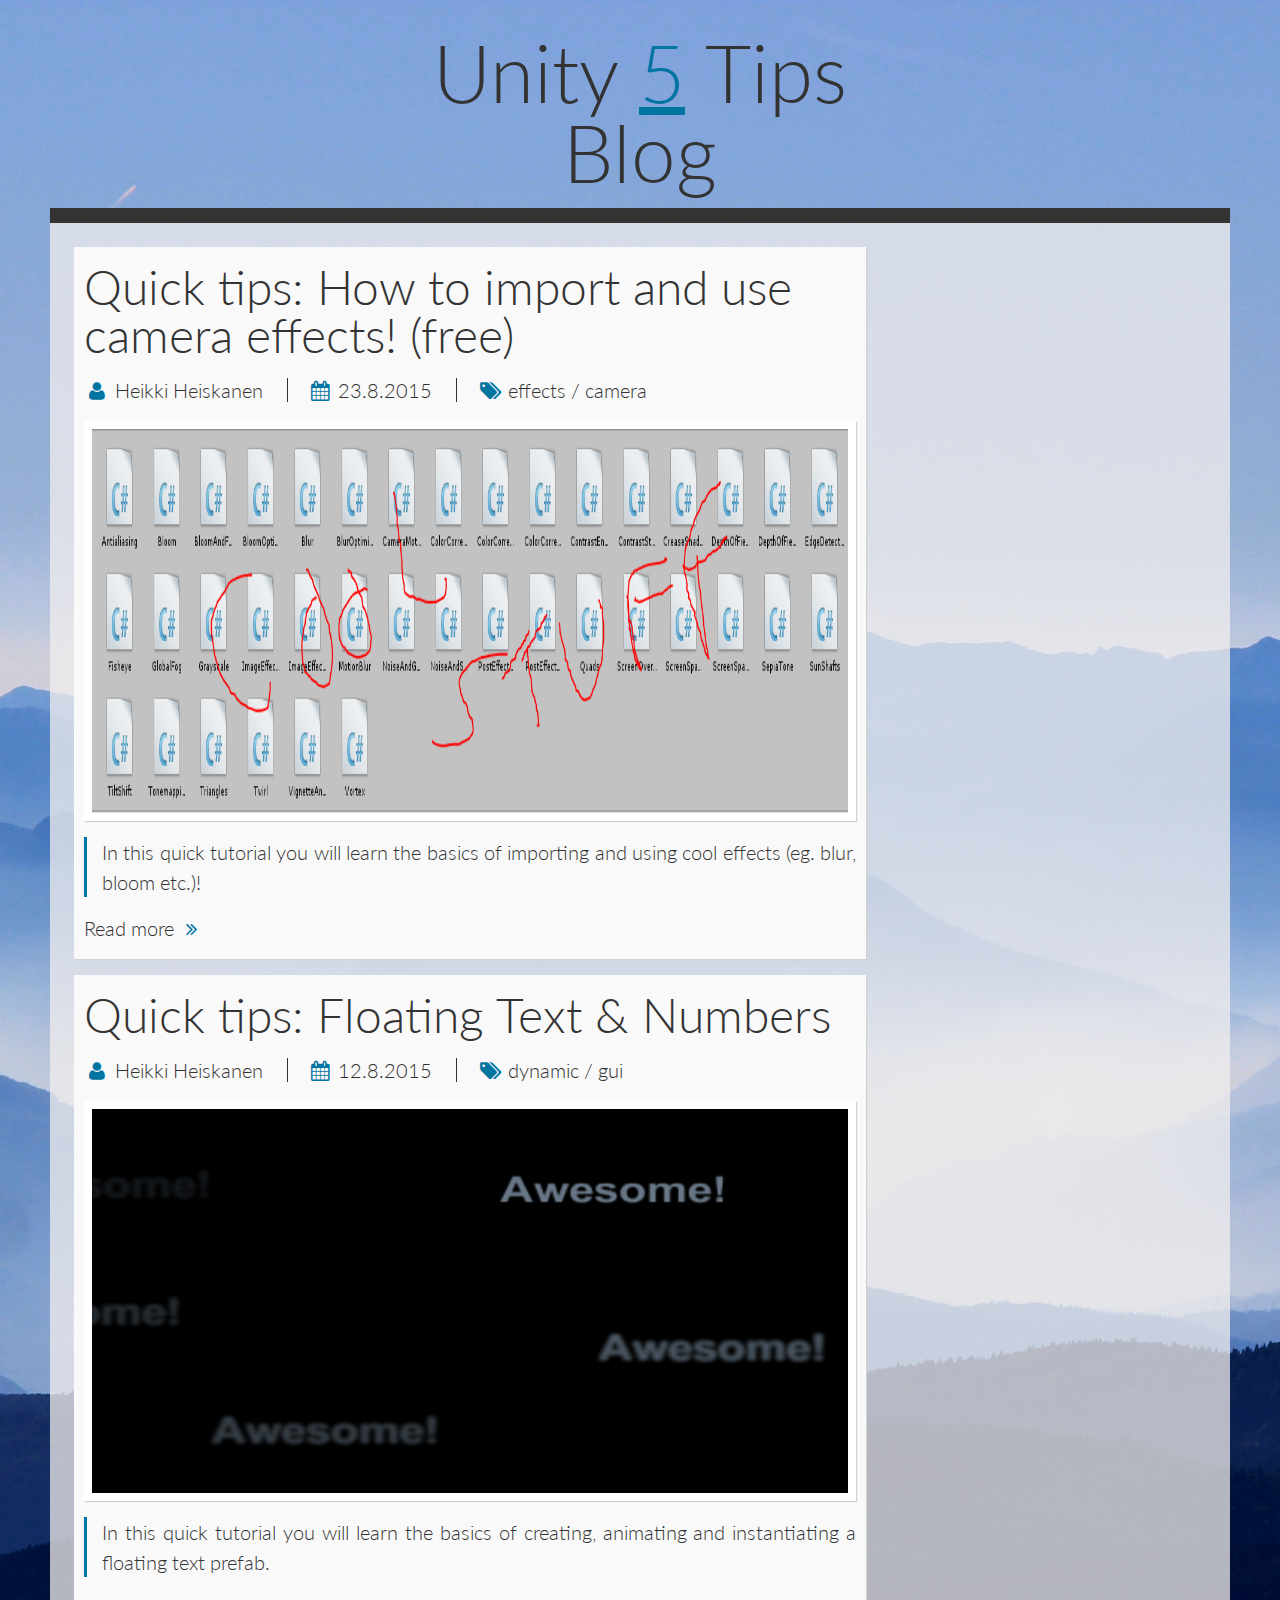
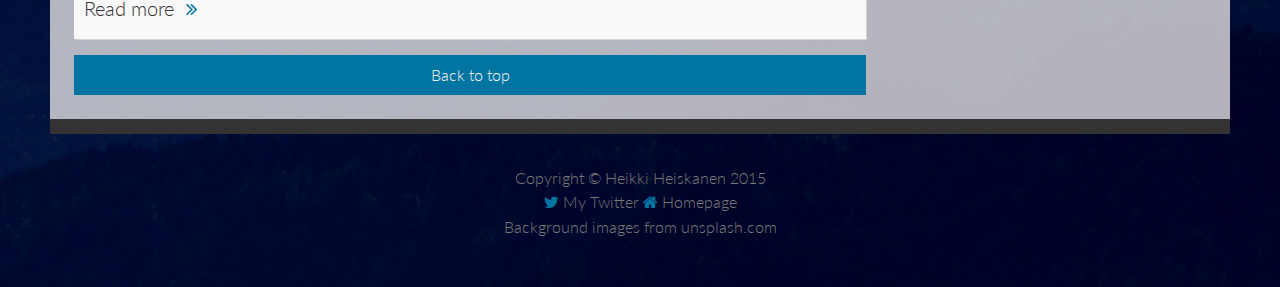
==== commit 0674b592: "afaff" ====
--- a/index.html
+++ b/index.html
@@ -23,7 +23,8 @@
 			</div>
 			
 			<div class="grid-100 grid-parent main_content">
-			
+				
+				<!-- single post display -->
 				<div class="grid-70 grid-parent post_display">
 					<div class="grid-100 post_header">
 						<h2><a href="effects.html">Quick tips: How to import and use camera effects! (free)</a></h2>
@@ -36,7 +37,7 @@
 						</ul>
 					</div>
 					<div class="grid-100 post_image">
-						<img src="images/effects/01.PNG">
+						<a href="effects.html"><img src="images/effects/01.PNG"></a>
 					</div>
 					<div class="grid-100 post_text">
 						<p>In this quick tutorial you will learn the basics of importing and using cool effects (eg. blur, bloom etc.)!</p>
@@ -60,7 +61,7 @@
 						</ul>
 					</div>
 					<div class="grid-100 post_image">
-						<img src="images/floattext/img1.PNG">
+						<a href="floattext.html"><img src="images/floattext/img1.PNG"></a>
 					</div>
 					<div class="grid-100 post_text">
 						<p>In this quick tutorial you will learn the basics of creating, animating and instantiating a floating text prefab.</p>
@@ -84,10 +85,11 @@
 			<!-- footer -->
 			<div class="grid-100 footer">
 				<p>Copyright &copy; Heikki Heiskanen 2015</p>
-				<p>Contact me:</p>
-				<a href="https://twitter.com/Baserfaz" target="_blank"><i class="fa fa-twitter"></i> My Twitter</a><br>
-				<a href="http://t.co/0btbKLhgQF" target="_blank"><i class="fa fa-home"></i> Homepage (in finnish)</a>
-				
+				<ul>
+					<li><a href="https://twitter.com/Baserfaz" target="_blank"><i class="fa fa-twitter"></i> My Twitter</a></li>
+					<li><a href="http://t.co/0btbKLhgQF" target="_blank"><i class="fa fa-home"></i> Homepage</a></li>
+				</ul>
+				<p><a href="https://unsplash.com/" target="_blank">Background images from unsplash.com</a></p>
 			</div>
 		
 		</div>
--- a/css/stylesheet.css
+++ b/css/stylesheet.css
@@ -65,9 +65,9 @@
 img {
 	background: #fff;
 	padding: 8px;
-	box-shadow: 2px 2px 2px #d1d1d1;
-	-webkit-box-shadow: 2px 2px 2px #d1d1d1;
-	-moz-box-shadow: 2px 2px 2px #d1d1d1;
+	box-shadow: 1px 1px 1px #d1d1d1;
+	-webkit-box-shadow: 1px 1px 1px #d1d1d1;
+	-moz-box-shadow: 1px 1px 1px #d1d1d1;
 }
 
 img:hover {
@@ -87,7 +87,12 @@
 
 .background {
 	/* background-color: #BF9B6A; */
-	background-image: url('../images/school.png');
+	/* background-image: url('../images/school.png'); */
+	background-image: url('../images/k1.jpg');
+	/* background-image: url('../images/k2.jpg'); */
+	background-size: cover;
+	background-repeat: no-repeat;
+	background-position: 50% 0;
 }
 .container {
 	margin: 1em 0;
@@ -109,25 +114,27 @@
 
 .main_content {
 	border-top: 15px solid #333;
-	background-color: #F0EDEE;
+	border-bottom: 15px solid #333;
+	/* background-color: #F0EDEE; */
+	background-color: rgba(240, 237, 238, .75); 
 	padding: 1.5em !important;
-	
-	box-shadow: 0px 2px 2px #d1d1d1;
-	-webkit-box-shadow: 0px 2px 2px #d1d1d1;
-	-moz-box-shadow: 0px 2px 2px #d1d1d1;
 }
 
 .post_display {
 	background-color: #f9f9f9;
 	margin-bottom: 1em;
 	
-	border-radius: 2px;
+	/* border-radius: 2px;
 	-webkit-border-radius: 2px;
-	-moz-border-radius: 2px;
-	
-	box-shadow: 0px 2px 2px #d1d1d1;
-	-webkit-box-shadow: 0px 2px 2px #d1d1d1;
-	-moz-box-shadow: 0px 2px 2px #d1d1d1;
+	-moz-border-radius: 2px; */
+	
+	box-shadow: 1px 1px 1px #d1d1d1;
+	-webkit-box-shadow: 1px 1px 1px #d1d1d1;
+	-moz-box-shadow: 1px 1px 1px #d1d1d1;
+}
+
+.post_display img:hover {
+	cursor: pointer;
 }
 
 .read_more {
@@ -246,7 +253,8 @@
 
 .sidebar p {
 	border-top: 15px solid #333; 
-	background-color: #DDE9F6;
+	/* background-color: #DDE9F6; */
+	background-color: #fff;
 	font-size: 1em;
 	line-height: 1.5;
 	text-align: justify;
@@ -255,9 +263,11 @@
 	border-radius: 2px;
 	-webkit-border-radius: 2px;
 	-moz-border-radius: 2px;
-	box-shadow: 2px 2px 2px #d1d1d1;
-	-webkit-box-shadow: 2px 2px 2px #d1d1d1;
-	-moz-box-shadow: 2px 2px 2px #d1d1d1;
+	
+	/* box-shadow: 1px 1px 1px #d1d1d1;
+	-webkit-box-shadow: 1px 1px 1px #d1d1d1;
+	-moz-box-shadow: 1px 1px 1px #d1d1d1; */
+	
 }
 
 .sidebar a {
@@ -287,7 +297,7 @@
 }
 
 .misc_index a:hover {
-	box-shadow: 3px 3px 0 #ccc;
+	/* box-shadow: 3px 3px 0 #ccc; */
 	opacity: 0.95;
 }
 
@@ -304,24 +314,23 @@
 }
 
 .misc a:hover {
-	box-shadow: 3px 3px 0 #ccc;
+    /* box-shadow: 3px 3px 0 #ccc; */
 	opacity: 0.95;
 }
 
 .footer {
-	box-shadow: 2px 2px 2px #d1d1d1;
-	-webkit-box-shadow: 2px 2px 2px #d1d1d1;
-	-moz-box-shadow: 2px 2px 2px #d1d1d1;
-	
 	line-height: 1.5;
 	padding: 2em !important;
 	text-align: center;
-	background-color: #333;
 }
 
 .footer p, a {
 	color: #777;
 	text-decoration: none;
+}
+
+.footer li {
+	display: inline;
 }
 
 .footer a:hover {
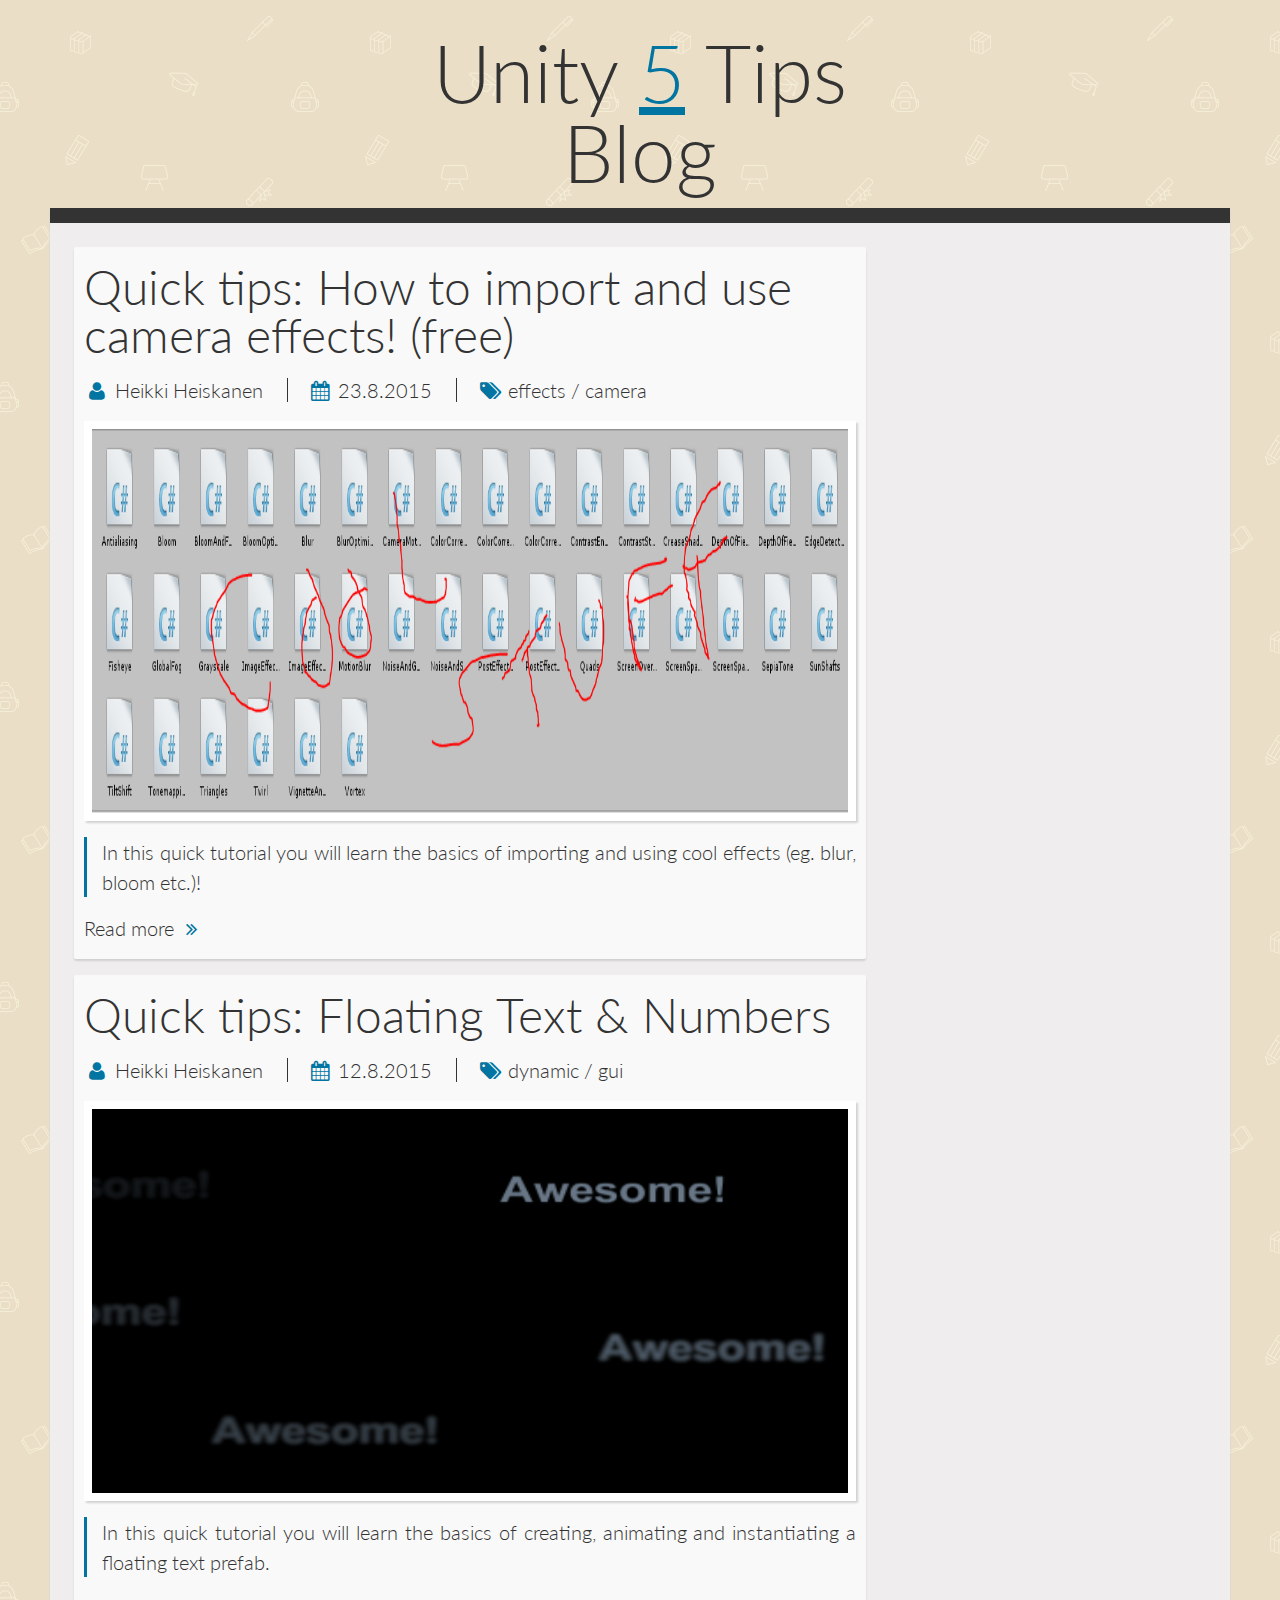
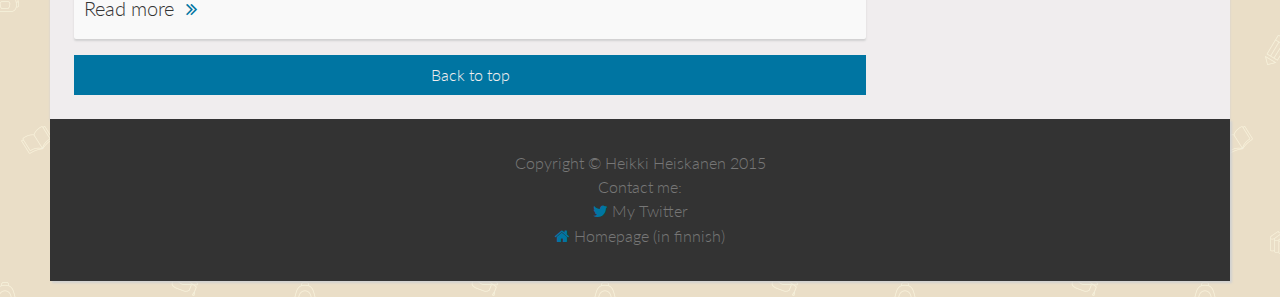
==== commit 20e6c306: "Revert "afaff"" ====
--- a/index.html
+++ b/index.html
@@ -23,8 +23,7 @@
 			</div>
 			
 			<div class="grid-100 grid-parent main_content">
-				
-				<!-- single post display -->
+			
 				<div class="grid-70 grid-parent post_display">
 					<div class="grid-100 post_header">
 						<h2><a href="effects.html">Quick tips: How to import and use camera effects! (free)</a></h2>
@@ -37,7 +36,7 @@
 						</ul>
 					</div>
 					<div class="grid-100 post_image">
-						<a href="effects.html"><img src="images/effects/01.PNG"></a>
+						<img src="images/effects/01.PNG">
 					</div>
 					<div class="grid-100 post_text">
 						<p>In this quick tutorial you will learn the basics of importing and using cool effects (eg. blur, bloom etc.)!</p>
@@ -61,7 +60,7 @@
 						</ul>
 					</div>
 					<div class="grid-100 post_image">
-						<a href="floattext.html"><img src="images/floattext/img1.PNG"></a>
+						<img src="images/floattext/img1.PNG">
 					</div>
 					<div class="grid-100 post_text">
 						<p>In this quick tutorial you will learn the basics of creating, animating and instantiating a floating text prefab.</p>
@@ -85,11 +84,10 @@
 			<!-- footer -->
 			<div class="grid-100 footer">
 				<p>Copyright &copy; Heikki Heiskanen 2015</p>
-				<ul>
-					<li><a href="https://twitter.com/Baserfaz" target="_blank"><i class="fa fa-twitter"></i> My Twitter</a></li>
-					<li><a href="http://t.co/0btbKLhgQF" target="_blank"><i class="fa fa-home"></i> Homepage</a></li>
-				</ul>
-				<p><a href="https://unsplash.com/" target="_blank">Background images from unsplash.com</a></p>
+				<p>Contact me:</p>
+				<a href="https://twitter.com/Baserfaz" target="_blank"><i class="fa fa-twitter"></i> My Twitter</a><br>
+				<a href="http://t.co/0btbKLhgQF" target="_blank"><i class="fa fa-home"></i> Homepage (in finnish)</a>
+				
 			</div>
 		
 		</div>
--- a/css/stylesheet.css
+++ b/css/stylesheet.css
@@ -65,9 +65,9 @@
 img {
 	background: #fff;
 	padding: 8px;
-	box-shadow: 1px 1px 1px #d1d1d1;
-	-webkit-box-shadow: 1px 1px 1px #d1d1d1;
-	-moz-box-shadow: 1px 1px 1px #d1d1d1;
+	box-shadow: 2px 2px 2px #d1d1d1;
+	-webkit-box-shadow: 2px 2px 2px #d1d1d1;
+	-moz-box-shadow: 2px 2px 2px #d1d1d1;
 }
 
 img:hover {
@@ -87,12 +87,7 @@
 
 .background {
 	/* background-color: #BF9B6A; */
-	/* background-image: url('../images/school.png'); */
-	background-image: url('../images/k1.jpg');
-	/* background-image: url('../images/k2.jpg'); */
-	background-size: cover;
-	background-repeat: no-repeat;
-	background-position: 50% 0;
+	background-image: url('../images/school.png');
 }
 .container {
 	margin: 1em 0;
@@ -114,27 +109,25 @@
 
 .main_content {
 	border-top: 15px solid #333;
-	border-bottom: 15px solid #333;
-	/* background-color: #F0EDEE; */
-	background-color: rgba(240, 237, 238, .75); 
+	background-color: #F0EDEE;
 	padding: 1.5em !important;
+	
+	box-shadow: 0px 2px 2px #d1d1d1;
+	-webkit-box-shadow: 0px 2px 2px #d1d1d1;
+	-moz-box-shadow: 0px 2px 2px #d1d1d1;
 }
 
 .post_display {
 	background-color: #f9f9f9;
 	margin-bottom: 1em;
 	
-	/* border-radius: 2px;
+	border-radius: 2px;
 	-webkit-border-radius: 2px;
-	-moz-border-radius: 2px; */
-	
-	box-shadow: 1px 1px 1px #d1d1d1;
-	-webkit-box-shadow: 1px 1px 1px #d1d1d1;
-	-moz-box-shadow: 1px 1px 1px #d1d1d1;
-}
-
-.post_display img:hover {
-	cursor: pointer;
+	-moz-border-radius: 2px;
+	
+	box-shadow: 0px 2px 2px #d1d1d1;
+	-webkit-box-shadow: 0px 2px 2px #d1d1d1;
+	-moz-box-shadow: 0px 2px 2px #d1d1d1;
 }
 
 .read_more {
@@ -253,8 +246,7 @@
 
 .sidebar p {
 	border-top: 15px solid #333; 
-	/* background-color: #DDE9F6; */
-	background-color: #fff;
+	background-color: #DDE9F6;
 	font-size: 1em;
 	line-height: 1.5;
 	text-align: justify;
@@ -263,11 +255,9 @@
 	border-radius: 2px;
 	-webkit-border-radius: 2px;
 	-moz-border-radius: 2px;
-	
-	/* box-shadow: 1px 1px 1px #d1d1d1;
-	-webkit-box-shadow: 1px 1px 1px #d1d1d1;
-	-moz-box-shadow: 1px 1px 1px #d1d1d1; */
-	
+	box-shadow: 2px 2px 2px #d1d1d1;
+	-webkit-box-shadow: 2px 2px 2px #d1d1d1;
+	-moz-box-shadow: 2px 2px 2px #d1d1d1;
 }
 
 .sidebar a {
@@ -297,7 +287,7 @@
 }
 
 .misc_index a:hover {
-	/* box-shadow: 3px 3px 0 #ccc; */
+	box-shadow: 3px 3px 0 #ccc;
 	opacity: 0.95;
 }
 
@@ -314,23 +304,24 @@
 }
 
 .misc a:hover {
-    /* box-shadow: 3px 3px 0 #ccc; */
+	box-shadow: 3px 3px 0 #ccc;
 	opacity: 0.95;
 }
 
 .footer {
+	box-shadow: 2px 2px 2px #d1d1d1;
+	-webkit-box-shadow: 2px 2px 2px #d1d1d1;
+	-moz-box-shadow: 2px 2px 2px #d1d1d1;
+	
 	line-height: 1.5;
 	padding: 2em !important;
 	text-align: center;
+	background-color: #333;
 }
 
 .footer p, a {
 	color: #777;
 	text-decoration: none;
-}
-
-.footer li {
-	display: inline;
 }
 
 .footer a:hover {
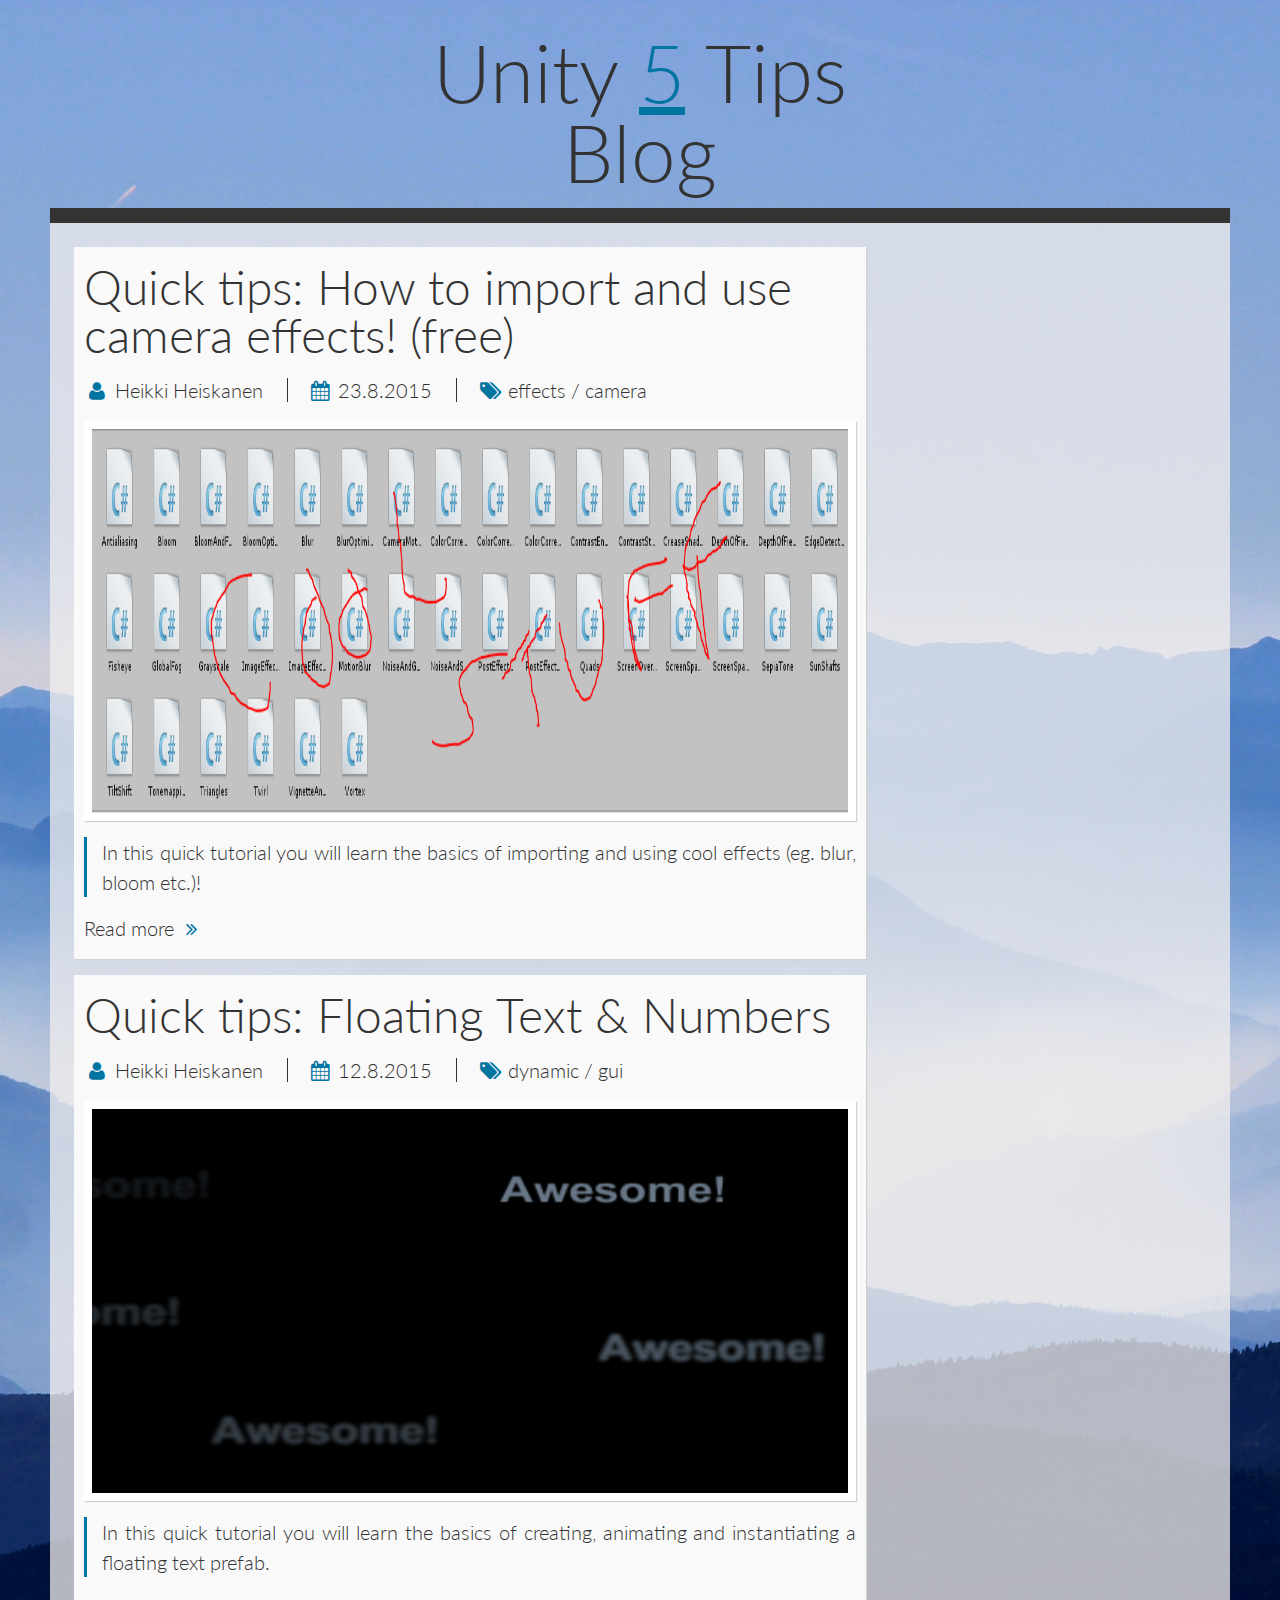
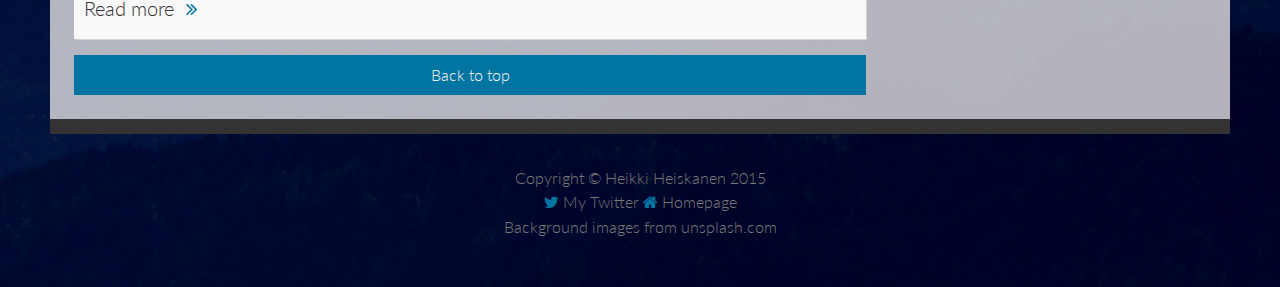
==== commit 23124d32: "vdf" ====
--- a/index.html
+++ b/index.html
@@ -23,7 +23,8 @@
 			</div>
 			
 			<div class="grid-100 grid-parent main_content">
-			
+				
+				<!-- single post display -->
 				<div class="grid-70 grid-parent post_display">
 					<div class="grid-100 post_header">
 						<h2><a href="effects.html">Quick tips: How to import and use camera effects! (free)</a></h2>
@@ -36,7 +37,7 @@
 						</ul>
 					</div>
 					<div class="grid-100 post_image">
-						<img src="images/effects/01.PNG">
+						<a href="effects.html"><img src="images/effects/01.PNG"></a>
 					</div>
 					<div class="grid-100 post_text">
 						<p>In this quick tutorial you will learn the basics of importing and using cool effects (eg. blur, bloom etc.)!</p>
@@ -60,7 +61,7 @@
 						</ul>
 					</div>
 					<div class="grid-100 post_image">
-						<img src="images/floattext/img1.PNG">
+						<a href="floattext.html"><img src="images/floattext/img1.PNG"></a>
 					</div>
 					<div class="grid-100 post_text">
 						<p>In this quick tutorial you will learn the basics of creating, animating and instantiating a floating text prefab.</p>
@@ -84,10 +85,11 @@
 			<!-- footer -->
 			<div class="grid-100 footer">
 				<p>Copyright &copy; Heikki Heiskanen 2015</p>
-				<p>Contact me:</p>
-				<a href="https://twitter.com/Baserfaz" target="_blank"><i class="fa fa-twitter"></i> My Twitter</a><br>
-				<a href="http://t.co/0btbKLhgQF" target="_blank"><i class="fa fa-home"></i> Homepage (in finnish)</a>
-				
+				<ul>
+					<li><a href="https://twitter.com/Baserfaz" target="_blank"><i class="fa fa-twitter"></i> My Twitter</a></li>
+					<li><a href="http://t.co/0btbKLhgQF" target="_blank"><i class="fa fa-home"></i> Homepage</a></li>
+				</ul>
+				<p><a href="https://unsplash.com/" target="_blank">Background images from unsplash.com</a></p>
 			</div>
 		
 		</div>
--- a/css/stylesheet.css
+++ b/css/stylesheet.css
@@ -65,9 +65,9 @@
 img {
 	background: #fff;
 	padding: 8px;
-	box-shadow: 2px 2px 2px #d1d1d1;
-	-webkit-box-shadow: 2px 2px 2px #d1d1d1;
-	-moz-box-shadow: 2px 2px 2px #d1d1d1;
+	box-shadow: 1px 1px 1px #d1d1d1;
+	-webkit-box-shadow: 1px 1px 1px #d1d1d1;
+	-moz-box-shadow: 1px 1px 1px #d1d1d1;
 }
 
 img:hover {
@@ -87,7 +87,12 @@
 
 .background {
 	/* background-color: #BF9B6A; */
-	background-image: url('../images/school.png');
+	/* background-image: url('../images/school.png'); */
+	background-image: url('../images/k1.jpg');
+	/* background-image: url('../images/k2.jpg'); */
+	background-size: cover;
+	background-repeat: no-repeat;
+	background-position: 50% 0;
 }
 .container {
 	margin: 1em 0;
@@ -109,25 +114,27 @@
 
 .main_content {
 	border-top: 15px solid #333;
-	background-color: #F0EDEE;
+	border-bottom: 15px solid #333;
+	/* background-color: #F0EDEE; */
+	background-color: rgba(240, 237, 238, .75); 
 	padding: 1.5em !important;
-	
-	box-shadow: 0px 2px 2px #d1d1d1;
-	-webkit-box-shadow: 0px 2px 2px #d1d1d1;
-	-moz-box-shadow: 0px 2px 2px #d1d1d1;
 }
 
 .post_display {
 	background-color: #f9f9f9;
 	margin-bottom: 1em;
 	
-	border-radius: 2px;
+	/* border-radius: 2px;
 	-webkit-border-radius: 2px;
-	-moz-border-radius: 2px;
-	
-	box-shadow: 0px 2px 2px #d1d1d1;
-	-webkit-box-shadow: 0px 2px 2px #d1d1d1;
-	-moz-box-shadow: 0px 2px 2px #d1d1d1;
+	-moz-border-radius: 2px; */
+	
+	box-shadow: 1px 1px 1px #d1d1d1;
+	-webkit-box-shadow: 1px 1px 1px #d1d1d1;
+	-moz-box-shadow: 1px 1px 1px #d1d1d1;
+}
+
+.post_display img:hover {
+	cursor: pointer;
 }
 
 .read_more {
@@ -246,7 +253,8 @@
 
 .sidebar p {
 	border-top: 15px solid #333; 
-	background-color: #DDE9F6;
+	/* background-color: #DDE9F6; */
+	background-color: #fff;
 	font-size: 1em;
 	line-height: 1.5;
 	text-align: justify;
@@ -255,9 +263,11 @@
 	border-radius: 2px;
 	-webkit-border-radius: 2px;
 	-moz-border-radius: 2px;
-	box-shadow: 2px 2px 2px #d1d1d1;
-	-webkit-box-shadow: 2px 2px 2px #d1d1d1;
-	-moz-box-shadow: 2px 2px 2px #d1d1d1;
+	
+	/* box-shadow: 1px 1px 1px #d1d1d1;
+	-webkit-box-shadow: 1px 1px 1px #d1d1d1;
+	-moz-box-shadow: 1px 1px 1px #d1d1d1; */
+	
 }
 
 .sidebar a {
@@ -287,7 +297,7 @@
 }
 
 .misc_index a:hover {
-	box-shadow: 3px 3px 0 #ccc;
+	/* box-shadow: 3px 3px 0 #ccc; */
 	opacity: 0.95;
 }
 
@@ -304,24 +314,23 @@
 }
 
 .misc a:hover {
-	box-shadow: 3px 3px 0 #ccc;
+    /* box-shadow: 3px 3px 0 #ccc; */
 	opacity: 0.95;
 }
 
 .footer {
-	box-shadow: 2px 2px 2px #d1d1d1;
-	-webkit-box-shadow: 2px 2px 2px #d1d1d1;
-	-moz-box-shadow: 2px 2px 2px #d1d1d1;
-	
 	line-height: 1.5;
 	padding: 2em !important;
 	text-align: center;
-	background-color: #333;
 }
 
 .footer p, a {
 	color: #777;
 	text-decoration: none;
+}
+
+.footer li {
+	display: inline;
 }
 
 .footer a:hover {
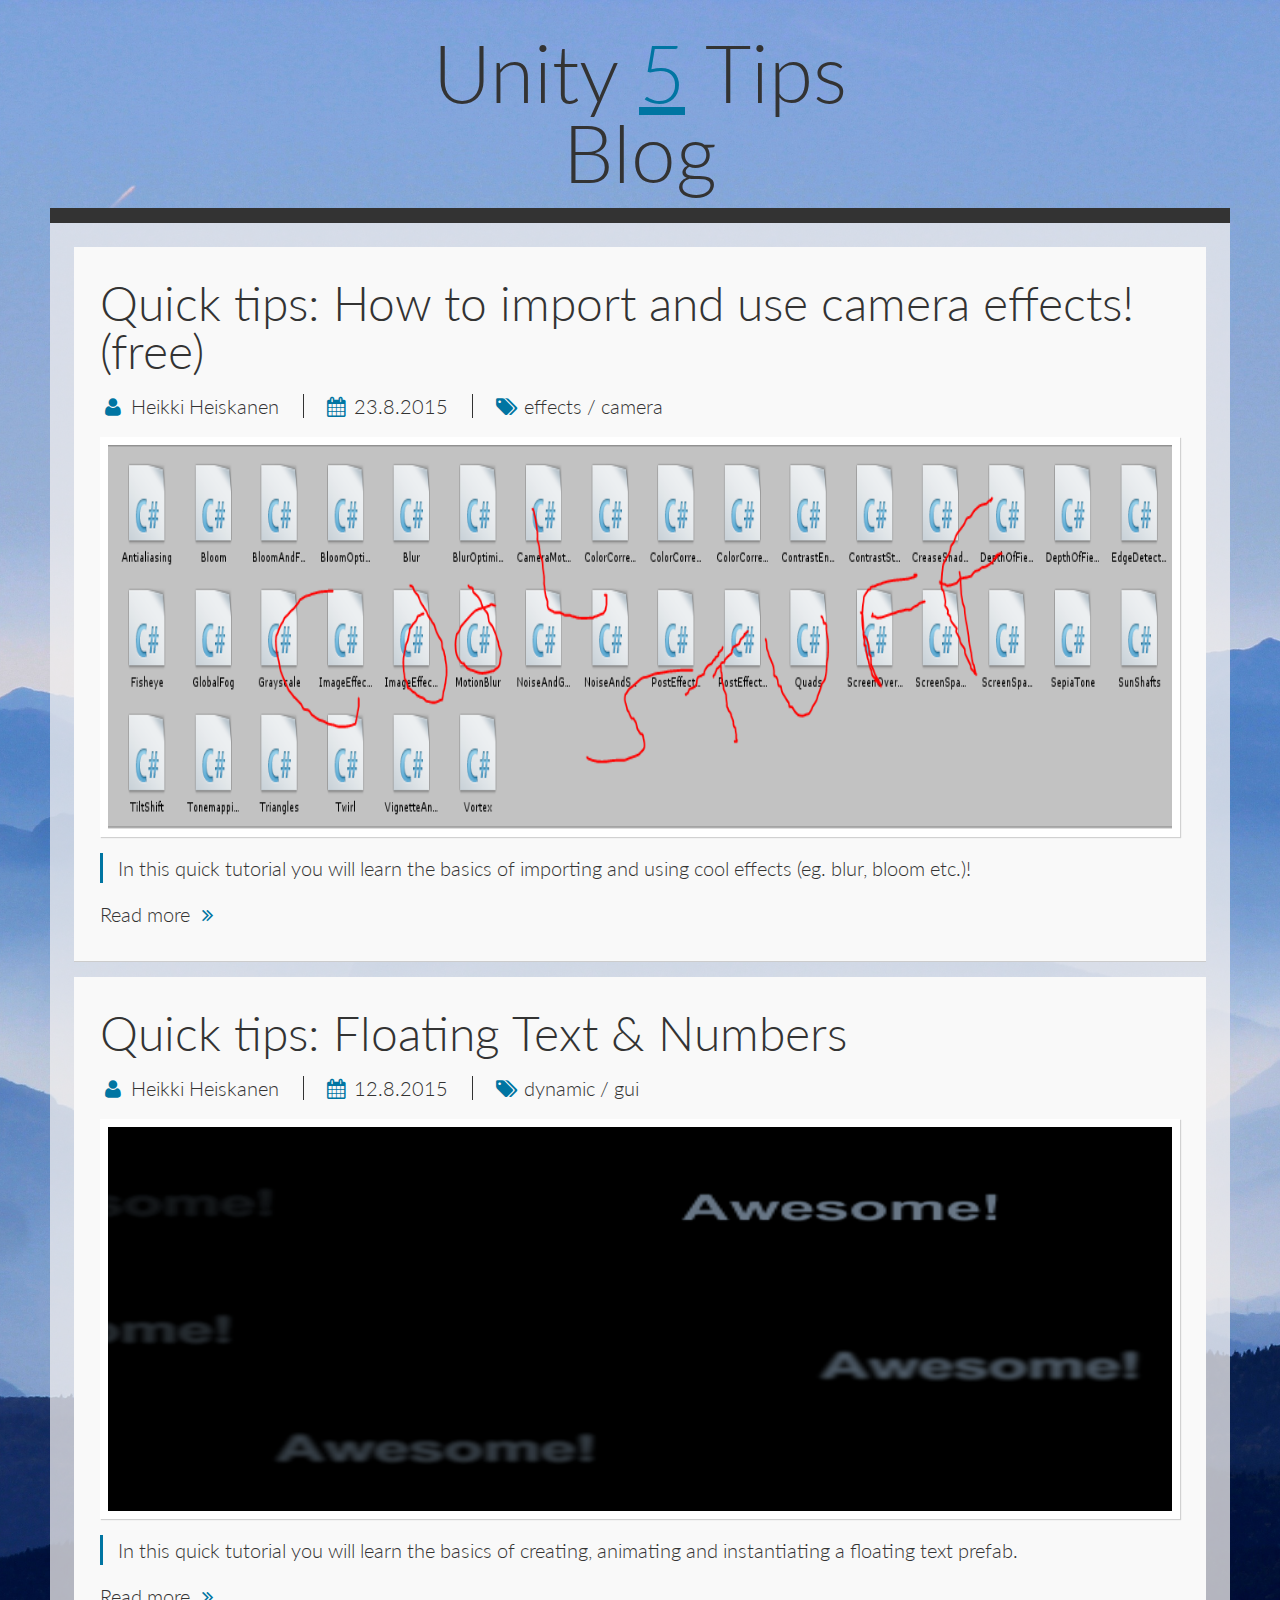
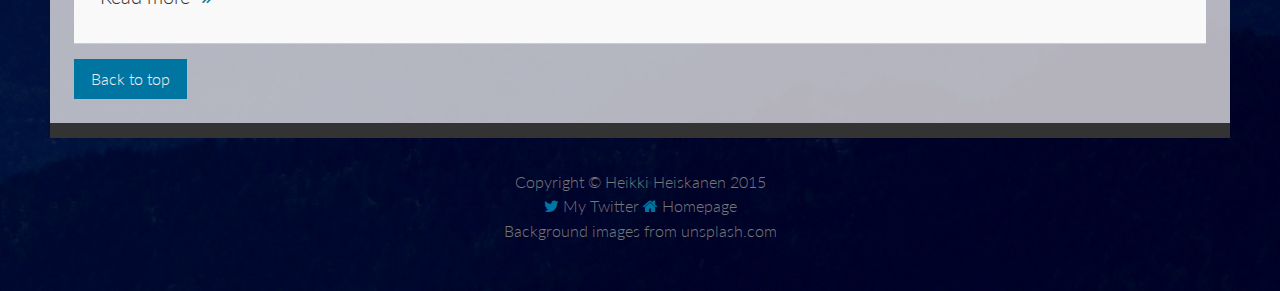
==== commit 580e52ed: "fgf" ====
--- a/index.html
+++ b/index.html
@@ -25,7 +25,7 @@
 			<div class="grid-100 grid-parent main_content">
 				
 				<!-- single post display -->
-				<div class="grid-70 grid-parent post_display">
+				<div class="grid-100 grid-parent post_display">
 					<div class="grid-100 post_header">
 						<h2><a href="effects.html">Quick tips: How to import and use camera effects! (free)</a></h2>
 					</div>
@@ -49,7 +49,7 @@
 			
 			
 				<!-- single post display -->
-				<div class="grid-70 grid-parent post_display">
+				<div class="grid-100 grid-parent post_display">
 					<div class="grid-100 post_header">
 						<h2><a href="floattext.html">Quick tips: Floating Text &amp; Numbers</a></h2>
 					</div>
@@ -70,13 +70,9 @@
 						<a href="floattext.html">Read more <i class="fa fa-angle-double-right fa-fw"></i></a>
 					</div>
 				</div>
-				
-				<!-- sidebar -->
-				<!-- <div class="grid-30 sidebar">
-					<p>liirum laarum ooppium</p>
-				</div> -->
+			
 				<!-- misc -->
-				<div class="grid-70 misc_index">
+				<div class="grid-10 misc_index">
 					<a href="#top">Back to top</a>
 				</div>
 			
--- a/css/stylesheet.css
+++ b/css/stylesheet.css
@@ -124,13 +124,16 @@
 	background-color: #f9f9f9;
 	margin-bottom: 1em;
 	
+	padding: 1em !important;
+	
+	
 	/* border-radius: 2px;
 	-webkit-border-radius: 2px;
 	-moz-border-radius: 2px; */
 	
-	box-shadow: 1px 1px 1px #d1d1d1;
-	-webkit-box-shadow: 1px 1px 1px #d1d1d1;
-	-moz-box-shadow: 1px 1px 1px #d1d1d1;
+	box-shadow: 0px 1px 0px #ccc;
+	-webkit-box-shadow: 0px 1px 0px #ccc;
+	-moz-box-shadow: 0px 1px 0px #ccc;
 }
 
 .post_display img:hover {
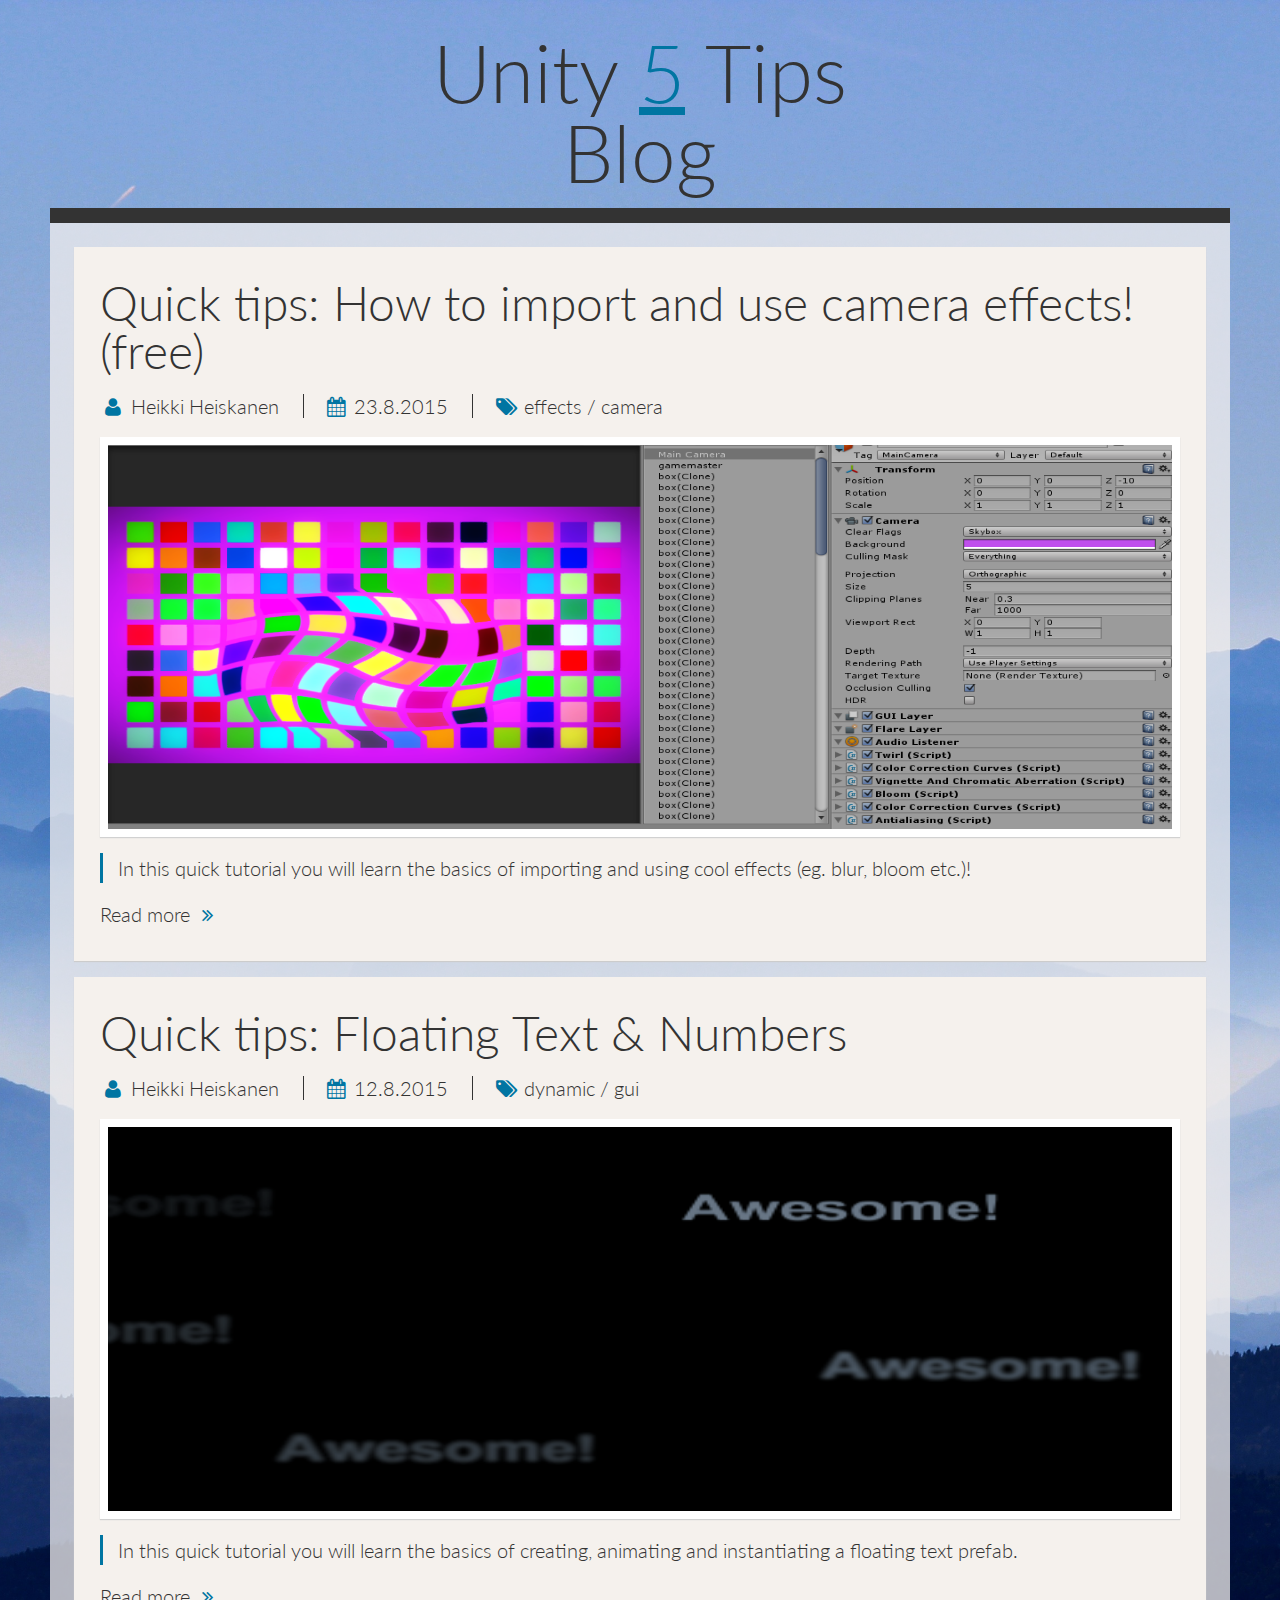
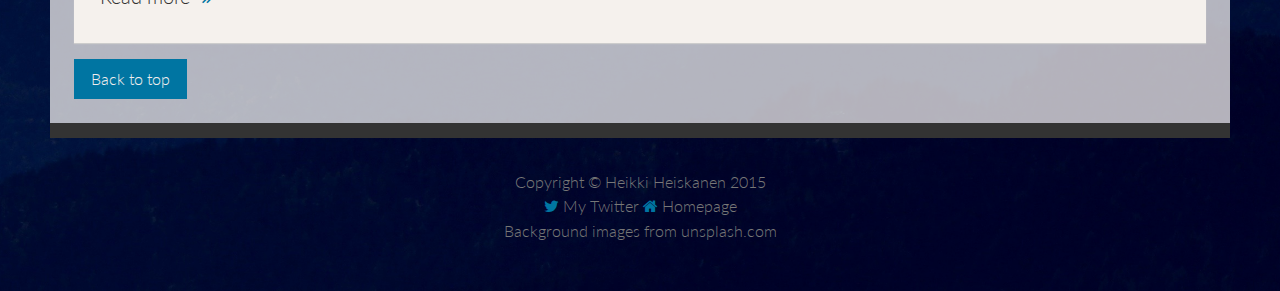
==== commit a8b338a2: "dfdfdf" ====
--- a/index.html
+++ b/index.html
@@ -37,7 +37,7 @@
 						</ul>
 					</div>
 					<div class="grid-100 post_image">
-						<a href="effects.html"><img src="images/effects/01.PNG"></a>
+						<a href="effects.html"><img src="images/effects/08.PNG"></a>
 					</div>
 					<div class="grid-100 post_text">
 						<p>In this quick tutorial you will learn the basics of importing and using cool effects (eg. blur, bloom etc.)!</p>
--- a/css/stylesheet.css
+++ b/css/stylesheet.css
@@ -65,9 +65,9 @@
 img {
 	background: #fff;
 	padding: 8px;
-	box-shadow: 1px 1px 1px #d1d1d1;
-	-webkit-box-shadow: 1px 1px 1px #d1d1d1;
-	-moz-box-shadow: 1px 1px 1px #d1d1d1;
+	box-shadow: 0px 1px 1px #d1d1d1;
+	-webkit-box-shadow: 0px 1px 1px #d1d1d1;
+	-moz-box-shadow: 0px 1px 1px #d1d1d1;
 }
 
 img:hover {
@@ -121,19 +121,18 @@
 }
 
 .post_display {
-	background-color: #f9f9f9;
+	/* background-color: #f9f9f9; */
+	background-color: #F5F1ED;
 	margin-bottom: 1em;
-	
 	padding: 1em !important;
-	
-	
+
 	/* border-radius: 2px;
 	-webkit-border-radius: 2px;
 	-moz-border-radius: 2px; */
 	
-	box-shadow: 0px 1px 0px #ccc;
-	-webkit-box-shadow: 0px 1px 0px #ccc;
-	-moz-box-shadow: 0px 1px 0px #ccc;
+	box-shadow: 0px 1px 1px #ccc;
+	-webkit-box-shadow: 0px 1px 1px #ccc;
+	-moz-box-shadow: 0px 1px 1px #ccc;
 }
 
 .post_display img:hover {
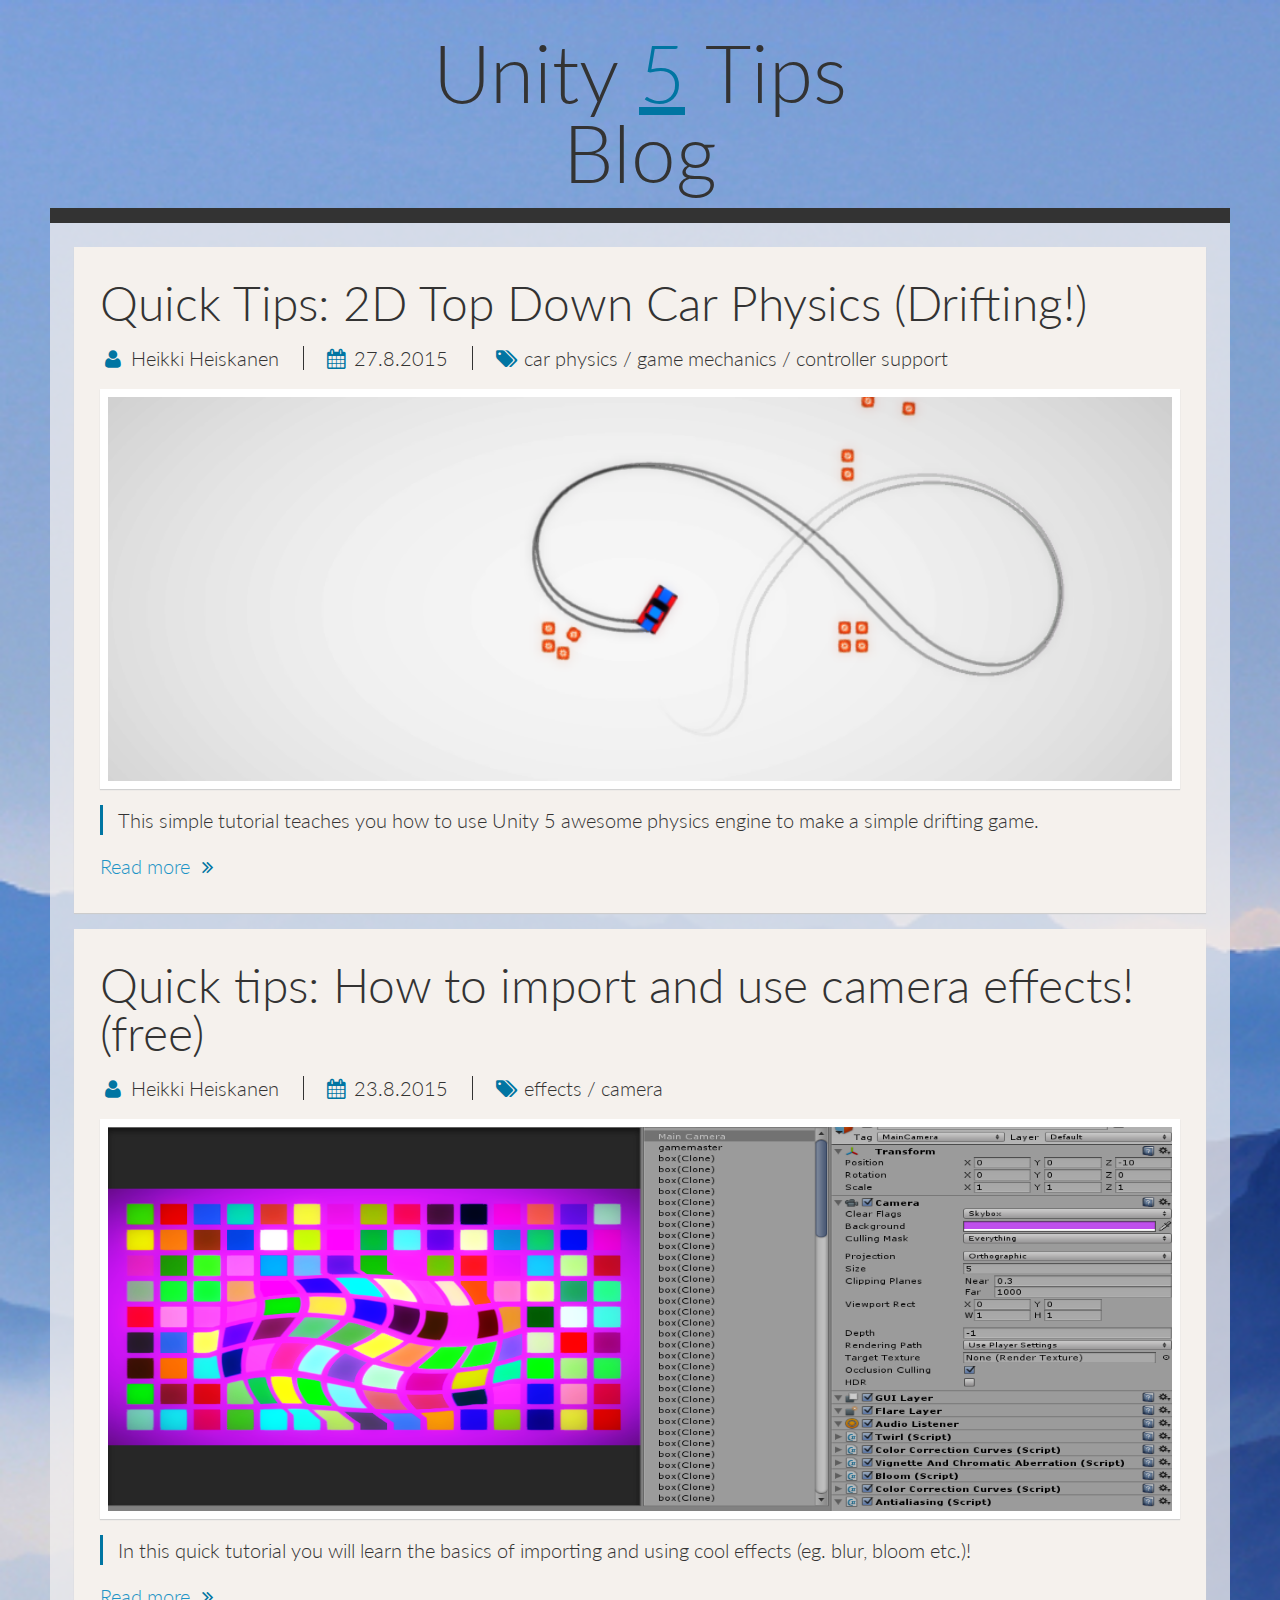
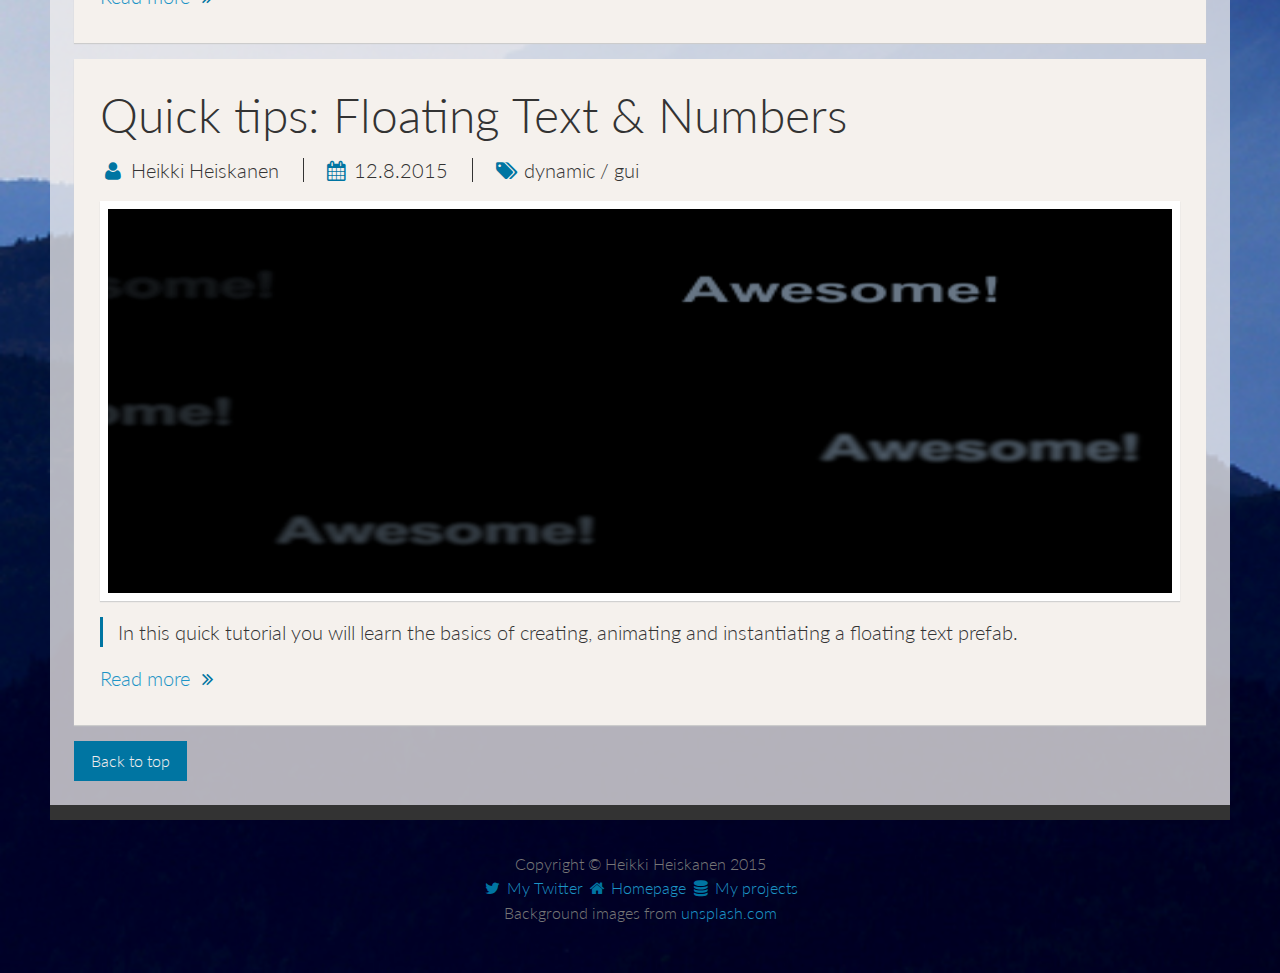
==== commit 79e13641: "dfdf" ====
--- a/index.html
+++ b/index.html
@@ -23,6 +23,30 @@
 			</div>
 			
 			<div class="grid-100 grid-parent main_content">
+				
+				<!-- single post display -->
+				<div class="grid-100 grid-parent post_display">
+					<div class="grid-100 post_header">
+						<h2><a href="2dcardrift.html">Quick Tips: 2D Top Down Car Physics (Drifting!)</a></h2>
+					</div>
+					<div class="grid-100 post_date">
+						<ul>
+							<li><i class="fa fa-user fa-fw"></i> <a href="https://twitter.com/Baserfaz" target="_blank">Heikki Heiskanen</a></li>
+							<li><i class="fa fa-calendar fa-fw"></i> 27.8.2015</li>
+							<li><i class="fa fa-tags fa-fw"></i> car physics / game mechanics / controller support</li>
+						</ul>
+					</div>
+					<div class="grid-100 post_image">
+						<a href="2dcardrift.html"><img src="images/topdowncar/01.PNG"></a>
+					</div>
+					<div class="grid-100 post_text">
+						<p>This simple tutorial teaches you how to use Unity 5 awesome physics engine to make a simple drifting game.</p>
+					</div>
+					<div class="grid-100 read_more">
+						<a href="2dcardrift.html">Read more <i class="fa fa-angle-double-right fa-fw"></i></a>
+					</div>
+				</div>
+				
 				
 				<!-- single post display -->
 				<div class="grid-100 grid-parent post_display">
@@ -82,10 +106,11 @@
 			<div class="grid-100 footer">
 				<p>Copyright &copy; Heikki Heiskanen 2015</p>
 				<ul>
-					<li><a href="https://twitter.com/Baserfaz" target="_blank"><i class="fa fa-twitter"></i> My Twitter</a></li>
-					<li><a href="http://t.co/0btbKLhgQF" target="_blank"><i class="fa fa-home"></i> Homepage</a></li>
+					<li><a href="https://twitter.com/Baserfaz" target="_blank"><i class="fa fa-twitter fa-fw"></i> My Twitter</a></li>
+					<li><a href="http://t.co/0btbKLhgQF" target="_blank"><i class="fa fa-home fa-fw"></i> Homepage</a></li>
+					<li><a href="http://baserfaz.github.io/Projects/" target="_blank"><i class="fa fa-database fa-fw"></i> My projects</a></li>
 				</ul>
-				<p><a href="https://unsplash.com/" target="_blank">Background images from unsplash.com</a></p>
+				<p>Background images from <a href="https://unsplash.com/" target="_blank">unsplash.com</a></p>
 			</div>
 		
 		</div>
--- a/css/stylesheet.css
+++ b/css/stylesheet.css
@@ -53,6 +53,10 @@
 	font-weight: 300;
 }
 
+a {
+	color: rgb(28, 148, 198) !important;
+}
+
 pre {
 	font-family: 'Inconsolata', ;
 }
@@ -86,10 +90,7 @@
 }
 
 .background {
-	/* background-color: #BF9B6A; */
-	/* background-image: url('../images/school.png'); */
-	background-image: url('../images/k1.jpg');
-	/* background-image: url('../images/k2.jpg'); */
+	background-image: url('../images/k13.png');
 	background-size: cover;
 	background-repeat: no-repeat;
 	background-position: 50% 0;
@@ -105,7 +106,7 @@
 
 .banner h1 a {
 	font-size: 5em;
-	color: #333;
+	color: #333 !important;
 }
 
 .banner h1 a:hover {
@@ -115,21 +116,15 @@
 .main_content {
 	border-top: 15px solid #333;
 	border-bottom: 15px solid #333;
-	/* background-color: #F0EDEE; */
 	background-color: rgba(240, 237, 238, .75); 
 	padding: 1.5em !important;
 }
 
 .post_display {
-	/* background-color: #f9f9f9; */
 	background-color: #F5F1ED;
 	margin-bottom: 1em;
 	padding: 1em !important;
 
-	/* border-radius: 2px;
-	-webkit-border-radius: 2px;
-	-moz-border-radius: 2px; */
-	
 	box-shadow: 0px 1px 1px #ccc;
 	-webkit-box-shadow: 0px 1px 1px #ccc;
 	-moz-box-shadow: 0px 1px 1px #ccc;
@@ -165,7 +160,7 @@
 .post_header a{
 	text-align: left;
 	font-size: 1em;
-	color: #333;
+	color: #333 !important;
 	display: inline;
 }
 
@@ -189,7 +184,7 @@
 }
 
 .post_date a {
-	color: #333;
+	color: #333 !important;
 }
 
 .post_date a:hover {
@@ -255,21 +250,15 @@
 
 .sidebar p {
 	border-top: 15px solid #333; 
-	/* background-color: #DDE9F6; */
 	background-color: #fff;
 	font-size: 1em;
 	line-height: 1.5;
 	text-align: justify;
 	padding: 8px;
 	
-	border-radius: 2px;
-	-webkit-border-radius: 2px;
-	-moz-border-radius: 2px;
-	
-	/* box-shadow: 1px 1px 1px #d1d1d1;
-	-webkit-box-shadow: 1px 1px 1px #d1d1d1;
-	-moz-box-shadow: 1px 1px 1px #d1d1d1; */
-	
+	box-shadow: 0px 1px 0px #d1d1d1;
+	-webkit-box-shadow: 0px 1px 0px #d1d1d1;
+	-moz-box-shadow: 0px 1px 0px #d1d1d1;
 }
 
 .sidebar a {
@@ -295,11 +284,10 @@
 	line-height: 1.5;
 	font-size: 1em;
 	text-decoration: none;
-	color: #F0EDEE;
+	color: #F0EDEE !important;
 }
 
 .misc_index a:hover {
-	/* box-shadow: 3px 3px 0 #ccc; */
 	opacity: 0.95;
 }
 
@@ -312,11 +300,10 @@
 	line-height: 1.5;
 	font-size: 1em;
 	text-decoration: none;
-	color: #F0EDEE;
+	color: #F0EDEE !important;
 }
 
 .misc a:hover {
-    /* box-shadow: 3px 3px 0 #ccc; */
 	opacity: 0.95;
 }
 
